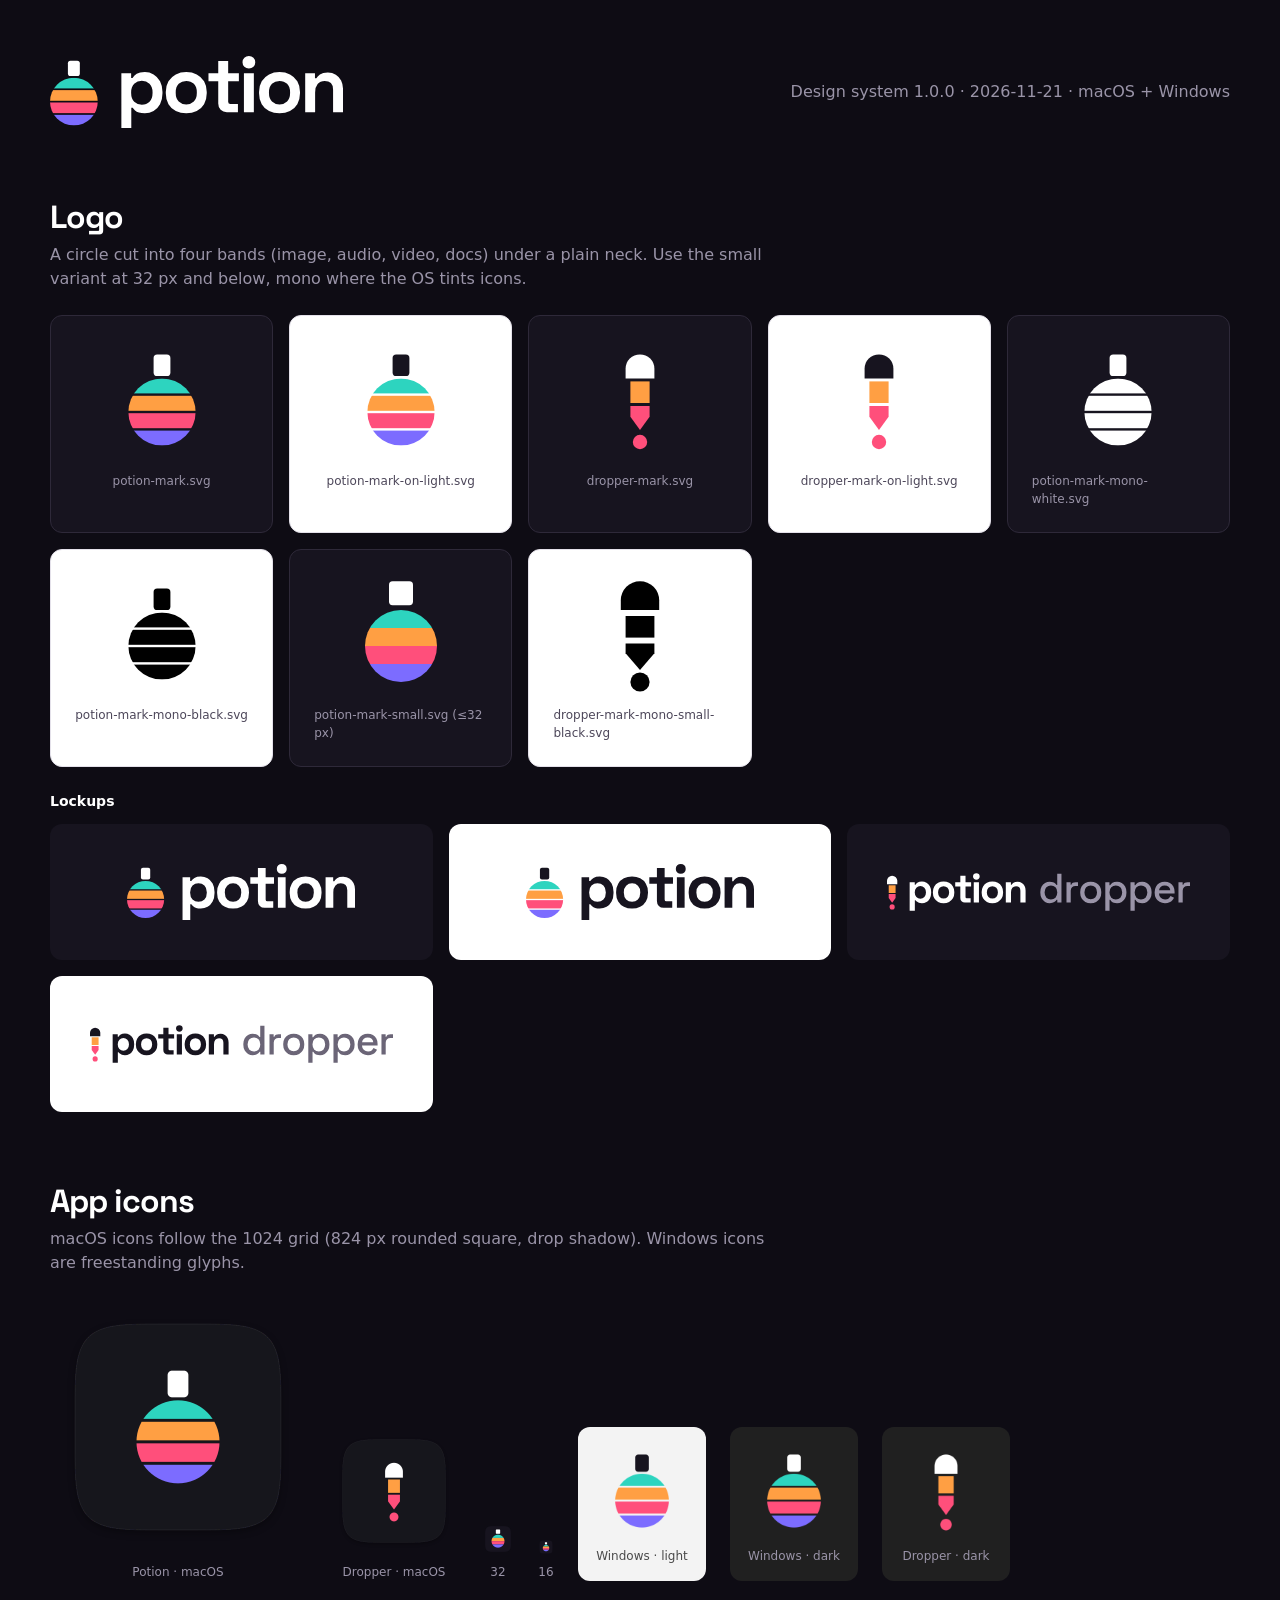
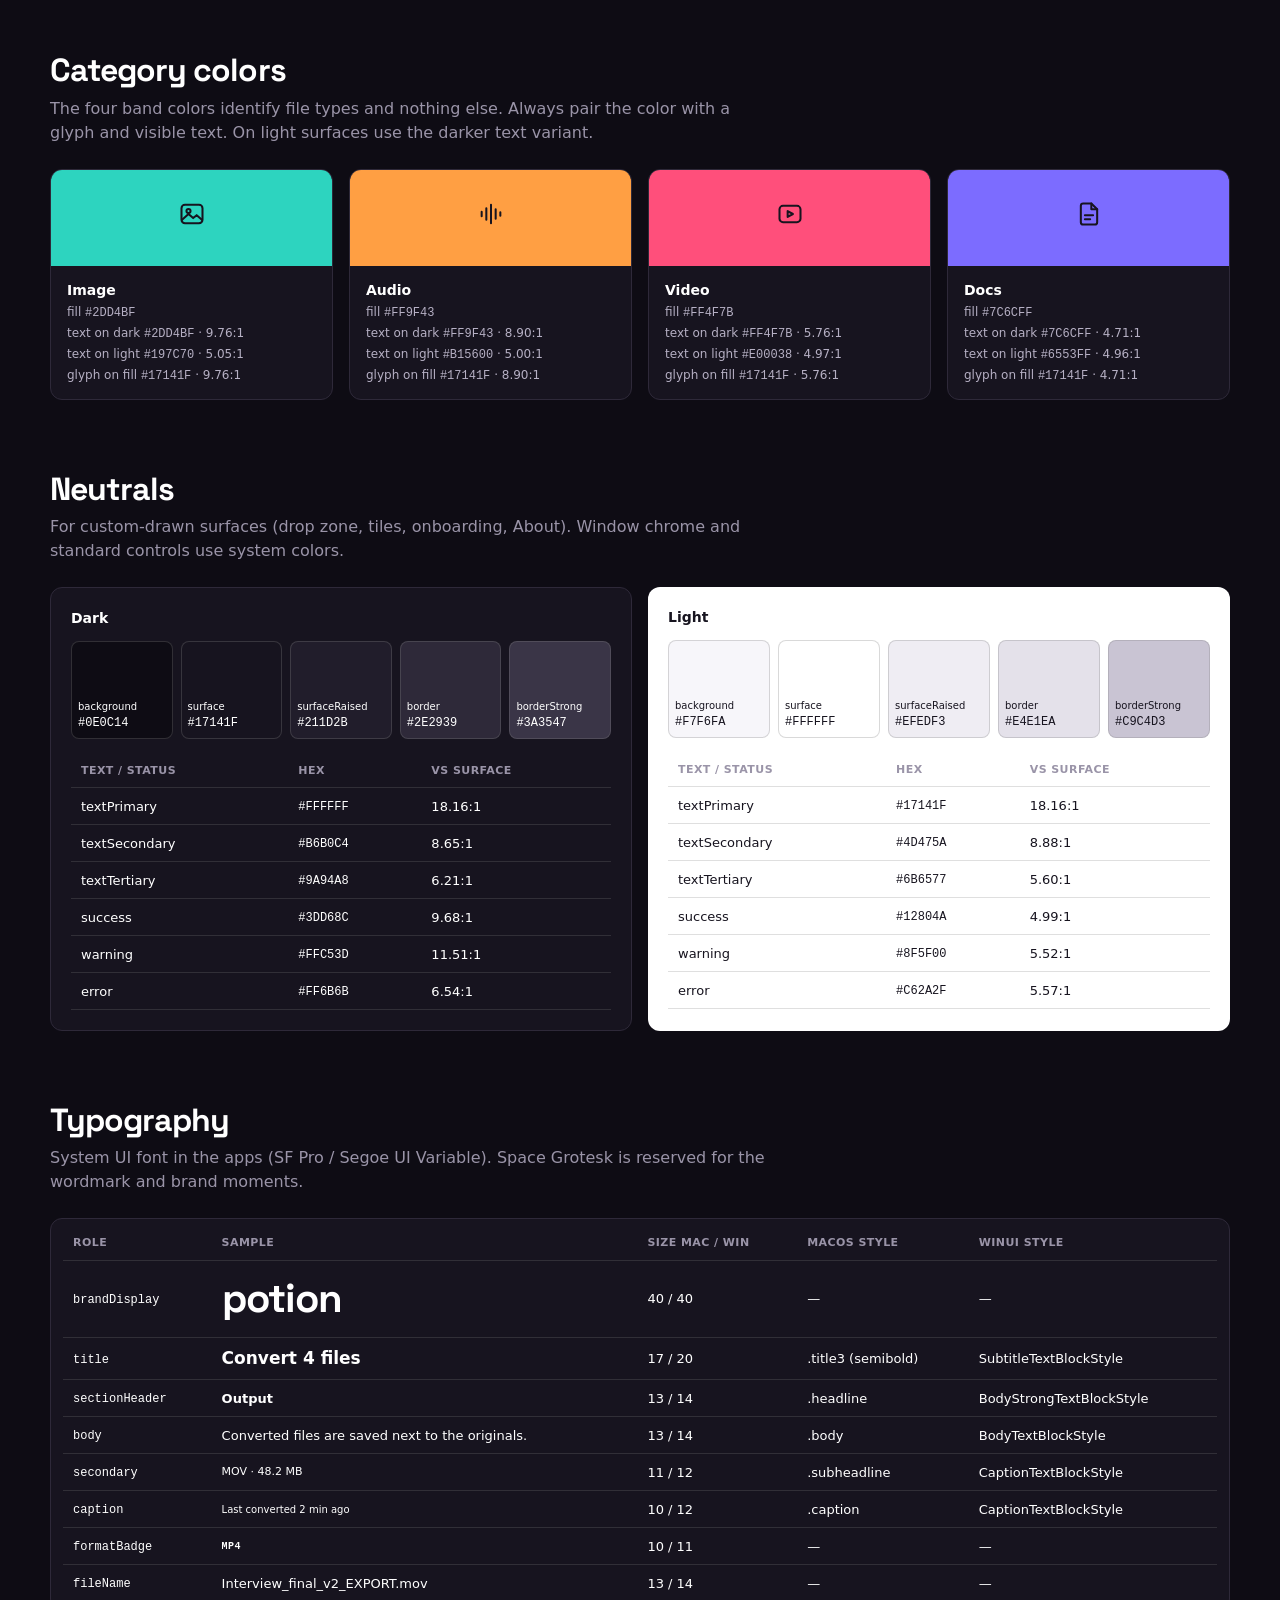
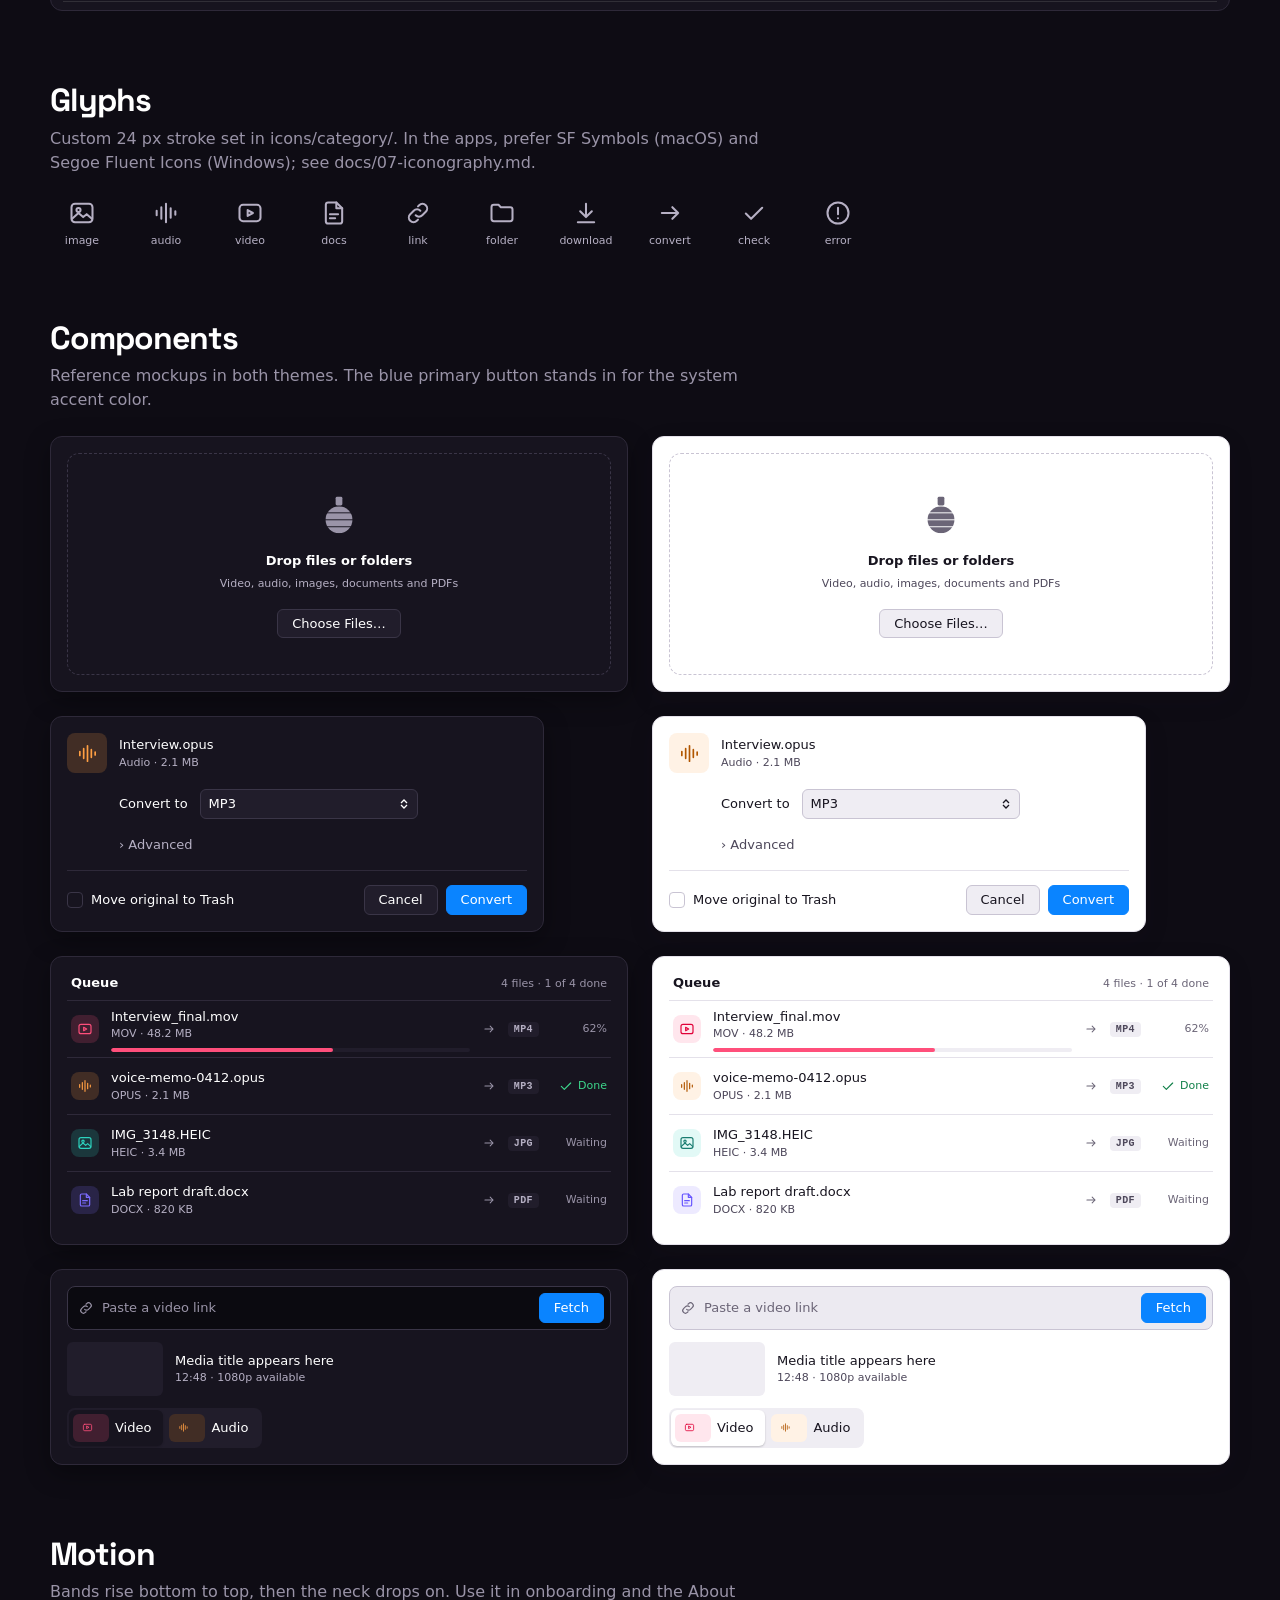
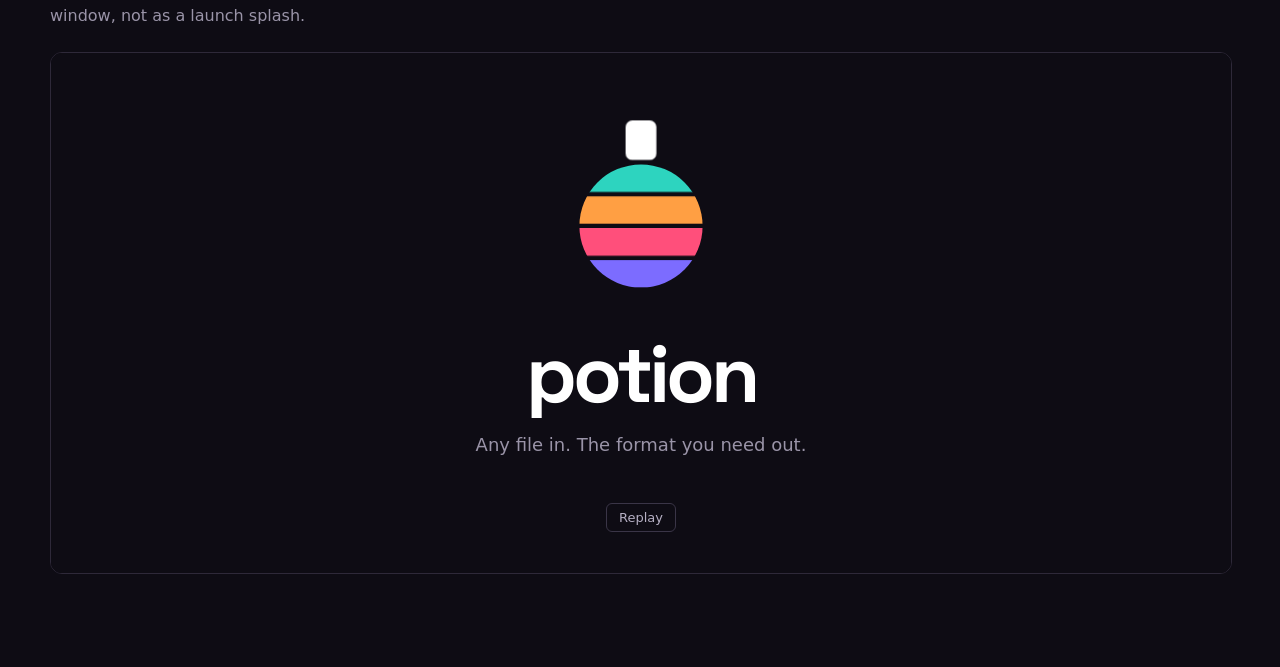
==== design-system/preview/index.html @ b4e4df1d "chore: scaffold monorepo and Potion macOS app - Move the Potion design system to /design-system (unc" ====
<!doctype html>
<html lang="en">
<head>
<meta charset="utf-8">
<meta name="viewport" content="width=device-width,initial-scale=1">
<title>Potion Design System 1.0.0</title>
<link rel="stylesheet" href="../tokens/tokens.css">
<style>
body{margin:0;background:#0E0C14;color:#fff;font-family:var(--potion-font-ui);line-height:1.5}
.wrap{max-width:1180px;margin:0 auto;padding:56px 32px 96px}
header{display:flex;align-items:center;justify-content:space-between;gap:24px;flex-wrap:wrap;margin-bottom:56px}
header img{height:72px}
header p{margin:0;color:#9A94A8}
h2{font:700 32px/1.1 var(--potion-font-brand);letter-spacing:-0.03em;margin:72px 0 8px}
h2+p{color:#9A94A8;margin:0 0 24px;max-width:720px}
h3{font-size:14px;margin:0 0 12px}
code{font-family:var(--potion-font-mono);font-size:12px}
.grid{display:grid;grid-template-columns:repeat(auto-fill,minmax(220px,1fr));gap:16px}
.card-l{border-radius:12px;padding:24px;display:flex;flex-direction:column;align-items:center;gap:12px;font-size:12px;color:#9A94A8;border:1px solid #2E2939}
.card-l.d{background:#17141F} .card-l.l{background:#fff;color:#4D475A;border-color:#E4E1EA}
.card-l img{height:120px}
.lockups{display:grid;grid-template-columns:repeat(auto-fit,minmax(320px,1fr));gap:16px}
.lockups div{border-radius:12px;padding:40px;display:flex;align-items:center;justify-content:center}
.lockups img{height:56px;max-width:100%}
.cats{display:grid;grid-template-columns:repeat(auto-fit,minmax(250px,1fr));gap:16px}
.cat{background:#17141F;border:1px solid #2E2939;border-radius:12px;overflow:hidden}
.cat .sw{height:96px;display:flex;align-items:center;justify-content:center}
.cat .meta{padding:14px 16px;display:flex;flex-direction:column;gap:2px;font-size:12px;color:#B6B0C4}
.cat .meta strong{color:#fff;font-size:14px}
.neutrals{display:grid;grid-template-columns:repeat(auto-fit,minmax(420px,1fr));gap:16px}
.neutral{border-radius:12px;padding:20px} .neutral.dark{background:#17141F;border:1px solid #2E2939} .neutral.light{background:#fff;color:#17141F}
.nrow{display:flex;gap:8px;margin-bottom:16px}
.nsw{flex:1;height:84px;border-radius:8px;display:flex;align-items:flex-end;padding:6px;font-size:10px;border:1px solid rgba(128,128,128,.3)}
.neutral.dark .nsw span{color:#fff} .neutral.light .nsw span{color:#17141F}
table{width:100%;border-collapse:collapse;font-size:13px} th,td{text-align:left;padding:8px 10px;border-bottom:1px solid rgba(128,128,128,.25);vertical-align:middle}
th{font-size:11px;text-transform:uppercase;letter-spacing:.04em;color:#9A94A8}
.typetable{background:#17141F;border:1px solid #2E2939;border-radius:12px;padding:8px 12px}
.comps{display:grid;grid-template-columns:repeat(auto-fit,minmax(460px,1fr));gap:24px}
.win{background:var(--potion-surface);color:var(--potion-textPrimary);border:1px solid var(--potion-border);border-radius:12px;padding:16px;box-shadow:var(--potion-shadow-popover)}
.tile{display:inline-flex;align-items:center;justify-content:center;border-radius:8px;flex-shrink:0}
.fname{font-weight:500;font-size:13px;white-space:nowrap;overflow:hidden;text-overflow:ellipsis}
.fmeta{font-size:11px;color:var(--potion-textSecondary)}
.qhead{display:flex;justify-content:space-between;align-items:baseline;font-size:13px;padding:0 4px 8px;border-bottom:1px solid var(--potion-border)}
.qhead span{font-size:11px;color:var(--potion-textTertiary)}
.qrow{display:flex;align-items:center;gap:12px;height:56px;padding:0 4px;border-bottom:1px solid var(--potion-border)}
.qrow:last-child{border-bottom:0}
.qmain{flex:1;min-width:0}
.bar{height:4px;border-radius:2px;background:var(--potion-surfaceRaised);margin-top:5px;overflow:hidden} .bar i{display:block;height:100%;border-radius:2px}
.arrow{color:var(--potion-textTertiary);display:inline-flex}
.badge{font:600 10px var(--potion-font-mono);letter-spacing:.04em;padding:2px 6px;border-radius:4px;background:var(--potion-surfaceRaised);color:var(--potion-textSecondary)}
.st{font-size:11px;color:var(--potion-textTertiary);width:56px;text-align:right}
.ok{font-size:11px;color:var(--potion-success);display:inline-flex;align-items:center;gap:4px;width:56px;justify-content:flex-end}
.sheet{max-width:460px;display:flex;flex-direction:column;gap:16px}
.srow{display:flex;gap:12px;align-items:center}
.field{display:flex;align-items:center;gap:12px;font-size:13px;padding-left:52px}
.popup{display:inline-flex;align-items:center;justify-content:space-between;gap:8px;min-width:200px;padding:4px 8px;border-radius:6px;background:var(--potion-surfaceRaised);border:1px solid var(--potion-borderStrong);font-size:13px}
.disclosure{font-size:13px;color:var(--potion-textSecondary);padding-left:52px}
.sfoot{display:flex;justify-content:space-between;align-items:center;border-top:1px solid var(--potion-border);padding-top:14px;font-size:13px}
.chk{display:flex;align-items:center;gap:8px} .box{width:14px;height:14px;border-radius:4px;border:1px solid var(--potion-borderStrong)}
.btns{display:flex;gap:8px}
.btn{display:inline-block;font-size:13px;padding:4px 14px;border-radius:6px;background:var(--potion-surfaceRaised);border:1px solid var(--potion-borderStrong)}
.btn.primary{background:#0A84FF;border-color:#0A84FF;color:#fff}
.dz{display:flex} .dzin{flex:1;min-height:220px;border:1.5px dashed var(--potion-borderStrong);border-radius:12px;display:flex;flex-direction:column;align-items:center;justify-content:center;gap:6px;font-size:13px}
.dzmark{color:var(--potion-textTertiary);width:48px;height:48px;margin-bottom:6px} .dzmark svg{width:48px;height:48px}
.dzin .btn{margin-top:10px}
.dr{display:flex;flex-direction:column;gap:12px}
.url{display:flex;align-items:center;gap:8px;padding:6px 6px 6px 10px;border-radius:8px;border:1px solid var(--potion-borderStrong);background:var(--potion-surfaceSunken)}
.url .ic{color:var(--potion-textTertiary);display:inline-flex} .url .ph{flex:1;font-size:13px;color:var(--potion-textTertiary)}
.card{display:flex;gap:12px;align-items:center} .thumb{width:96px;height:54px;border-radius:6px;background:var(--potion-surfaceRaised)}
.seg{display:inline-flex;padding:2px;border-radius:8px;background:var(--potion-surfaceRaised);gap:2px;align-self:flex-start}
.seg span{display:inline-flex;align-items:center;gap:6px;font-size:13px;padding:4px 12px 4px 4px;border-radius:6px} .seg .on{background:var(--potion-surface);box-shadow:0 1px 2px rgba(0,0,0,.2)}
.icons{display:flex;gap:24px;align-items:flex-end;flex-wrap:wrap} .icons figure{margin:0;text-align:center;font-size:12px;color:#9A94A8}
.icons img{display:block;margin:0 auto 8px}
.glyphs{display:flex;gap:20px;flex-wrap:wrap;color:#B6B0C4;font-size:11px} .glyphs div{display:flex;flex-direction:column;align-items:center;gap:6px;width:64px}
iframe{width:100%;height:520px;border:1px solid #2E2939;border-radius:12px}
</style>
</head>
<body>
<div class="wrap">
<header><img src="../logos/svg/potion-lockup-on-dark.svg" alt="Potion"><p>Design system 1.0.0 · 2026-11-21 · macOS + Windows</p></header>

<h2>Logo</h2>
<p>A circle cut into four bands (image, audio, video, docs) under a plain neck. Use the small variant at 32 px and below, mono where the OS tints icons.</p>
<div class="grid">
<div class="card-l d"><img src="../logos/svg/potion-mark.svg" alt="">potion-mark.svg</div>
<div class="card-l l"><img src="../logos/svg/potion-mark-on-light.svg" alt="">potion-mark-on-light.svg</div>
<div class="card-l d"><img src="../logos/svg/dropper-mark.svg" alt="">dropper-mark.svg</div>
<div class="card-l l"><img src="../logos/svg/dropper-mark-on-light.svg" alt="">dropper-mark-on-light.svg</div>
<div class="card-l d"><img src="../logos/svg/potion-mark-mono-white.svg" alt="">potion-mark-mono-white.svg</div>
<div class="card-l l"><img src="../logos/svg/potion-mark-mono-black.svg" alt="">potion-mark-mono-black.svg</div>
<div class="card-l d"><img src="../logos/svg/potion-mark-small.svg" alt="">potion-mark-small.svg (≤32 px)</div>
<div class="card-l l"><img src="../logos/svg/dropper-mark-mono-small-black.svg" alt="">dropper-mark-mono-small-black.svg</div>
</div>
<h3 style="margin-top:24px">Lockups</h3>
<div class="lockups">
<div style="background:#17141F"><img src="../logos/svg/potion-lockup-on-dark.svg" alt="Potion"></div>
<div style="background:#fff"><img src="../logos/svg/potion-lockup-on-light.svg" alt="Potion"></div>
<div style="background:#17141F"><img src="../logos/svg/dropper-lockup-on-dark.svg" alt="Potion Dropper"></div>
<div style="background:#fff"><img src="../logos/svg/dropper-lockup-on-light.svg" alt="Potion Dropper"></div>
</div>

<h2>App icons</h2>
<p>macOS icons follow the 1024 grid (824 px rounded square, drop shadow). Windows icons are freestanding glyphs.</p>
<div class="icons">
<figure><img src="../macos/Potion/Assets.xcassets/AppIcon.appiconset/icon_256x256.png" width="256" height="256" alt="">Potion · macOS</figure>
<figure><img src="../macos/PotionDropper/Assets.xcassets/AppIcon.appiconset/icon_128x128@2x.png" width="128" height="128" alt="">Dropper · macOS</figure>
<figure><img src="../macos/Potion/Assets.xcassets/AppIcon.appiconset/icon_32x32.png" width="32" height="32" alt="">32</figure>
<figure><img src="../macos/Potion/Assets.xcassets/AppIcon.appiconset/icon_16x16.png" width="16" height="16" alt="">16</figure>
<figure style="background:#F3F3F3;padding:16px;border-radius:12px;color:#4A4A4A"><img src="../windows/Potion/Assets/Square44x44Logo.targetsize-256_altform-lightunplated.png" width="96" height="96" alt="">Windows · light</figure>
<figure style="background:#202020;padding:16px;border-radius:12px"><img src="../windows/Potion/Assets/Square44x44Logo.targetsize-256_altform-unplated.png" width="96" height="96" alt="">Windows · dark</figure>
<figure style="background:#202020;padding:16px;border-radius:12px"><img src="../windows/PotionDropper/Assets/Square44x44Logo.targetsize-256_altform-unplated.png" width="96" height="96" alt="">Dropper · dark</figure>
</div>

<h2>Category colors</h2>
<p>The four band colors identify file types and nothing else. Always pair the color with a glyph and visible text. On light surfaces use the darker text variant.</p>
<div class="cats"><div class="cat">
  <div class="sw" style="background:#2DD4BF"><span style="color:#17141F"><svg xmlns="http://www.w3.org/2000/svg" viewBox="0 0 24 24" width="28" height="28" fill="none" stroke="#17141F" stroke-width="1.75" stroke-linecap="round" stroke-linejoin="round" aria-hidden="true"><rect x="3" y="4" width="18" height="16" rx="3"/><circle cx="9" cy="9.5" r="1.75"/><path d="M3.5 17 9 12l4 3.5 3-2.5 4.5 4"/></svg></span></div>
  <div class="meta"><strong>Image</strong>
  <span>fill <code>#2DD4BF</code></span>
  <span>text on dark <code>#2DD4BF</code> · 9.76:1</span>
  <span>text on light <code>#197C70</code> · 5.05:1</span>
  <span>glyph on fill <code>#17141F</code> · 9.76:1</span></div>
</div><div class="cat">
  <div class="sw" style="background:#FF9F43"><span style="color:#17141F"><svg xmlns="http://www.w3.org/2000/svg" viewBox="0 0 24 24" width="28" height="28" fill="none" stroke="#17141F" stroke-width="1.75" stroke-linecap="round" stroke-linejoin="round" aria-hidden="true"><path d="M4 10v4M8 7v10M12 4v16M16 8v8M20 10.5v3"/></svg></span></div>
  <div class="meta"><strong>Audio</strong>
  <span>fill <code>#FF9F43</code></span>
  <span>text on dark <code>#FF9F43</code> · 8.90:1</span>
  <span>text on light <code>#B15600</code> · 5.00:1</span>
  <span>glyph on fill <code>#17141F</code> · 8.90:1</span></div>
</div><div class="cat">
  <div class="sw" style="background:#FF4F7B"><span style="color:#17141F"><svg xmlns="http://www.w3.org/2000/svg" viewBox="0 0 24 24" width="28" height="28" fill="none" stroke="#17141F" stroke-width="1.75" stroke-linecap="round" stroke-linejoin="round" aria-hidden="true"><rect x="3" y="5" width="18" height="14" rx="3"/><path d="M10 9.5v5l4.5-2.5z"/></svg></span></div>
  <div class="meta"><strong>Video</strong>
  <span>fill <code>#FF4F7B</code></span>
  <span>text on dark <code>#FF4F7B</code> · 5.76:1</span>
  <span>text on light <code>#E00038</code> · 4.97:1</span>
  <span>glyph on fill <code>#17141F</code> · 5.76:1</span></div>
</div><div class="cat">
  <div class="sw" style="background:#7C6CFF"><span style="color:#17141F"><svg xmlns="http://www.w3.org/2000/svg" viewBox="0 0 24 24" width="28" height="28" fill="none" stroke="#17141F" stroke-width="1.75" stroke-linecap="round" stroke-linejoin="round" aria-hidden="true"><path d="M7 3h7l5 5v11a2 2 0 0 1-2 2H7a2 2 0 0 1-2-2V5a2 2 0 0 1 2-2z"/><path d="M14 3v5h5M8.5 13h7M8.5 16.5H13"/></svg></span></div>
  <div class="meta"><strong>Docs</strong>
  <span>fill <code>#7C6CFF</code></span>
  <span>text on dark <code>#7C6CFF</code> · 4.71:1</span>
  <span>text on light <code>#6553FF</code> · 4.96:1</span>
  <span>glyph on fill <code>#17141F</code> · 4.71:1</span></div>
</div></div>

<h2>Neutrals</h2>
<p>For custom-drawn surfaces (drop zone, tiles, onboarding, About). Window chrome and standard controls use system colors.</p>
<div class="neutrals"><div class="neutral dark"><h3>Dark</h3><div class="nrow"><div class="nsw" style="background:#0E0C14"><span>background<br><code>#0E0C14</code></span></div><div class="nsw" style="background:#17141F"><span>surface<br><code>#17141F</code></span></div><div class="nsw" style="background:#211D2B"><span>surfaceRaised<br><code>#211D2B</code></span></div><div class="nsw" style="background:#2E2939"><span>border<br><code>#2E2939</code></span></div><div class="nsw" style="background:#3A3547"><span>borderStrong<br><code>#3A3547</code></span></div></div><table><tr><th>Text / status</th><th>Hex</th><th>vs surface</th></tr><tr><td>textPrimary</td><td><code>#FFFFFF</code></td><td>18.16:1</td></tr><tr><td>textSecondary</td><td><code>#B6B0C4</code></td><td>8.65:1</td></tr><tr><td>textTertiary</td><td><code>#9A94A8</code></td><td>6.21:1</td></tr><tr><td>success</td><td><code>#3DD68C</code></td><td>9.68:1</td></tr><tr><td>warning</td><td><code>#FFC53D</code></td><td>11.51:1</td></tr><tr><td>error</td><td><code>#FF6B6B</code></td><td>6.54:1</td></tr></table></div><div class="neutral light"><h3>Light</h3><div class="nrow"><div class="nsw" style="background:#F7F6FA"><span>background<br><code>#F7F6FA</code></span></div><div class="nsw" style="background:#FFFFFF"><span>surface<br><code>#FFFFFF</code></span></div><div class="nsw" style="background:#EFEDF3"><span>surfaceRaised<br><code>#EFEDF3</code></span></div><div class="nsw" style="background:#E4E1EA"><span>border<br><code>#E4E1EA</code></span></div><div class="nsw" style="background:#C9C4D3"><span>borderStrong<br><code>#C9C4D3</code></span></div></div><table><tr><th>Text / status</th><th>Hex</th><th>vs surface</th></tr><tr><td>textPrimary</td><td><code>#17141F</code></td><td>18.16:1</td></tr><tr><td>textSecondary</td><td><code>#4D475A</code></td><td>8.88:1</td></tr><tr><td>textTertiary</td><td><code>#6B6577</code></td><td>5.60:1</td></tr><tr><td>success</td><td><code>#12804A</code></td><td>4.99:1</td></tr><tr><td>warning</td><td><code>#8F5F00</code></td><td>5.52:1</td></tr><tr><td>error</td><td><code>#C62A2F</code></td><td>5.57:1</td></tr></table></div></div>

<h2>Typography</h2>
<p>System UI font in the apps (SF Pro / Segoe UI Variable). Space Grotesk is reserved for the wordmark and brand moments.</p>
<div class="typetable"><table><tr><th>Role</th><th>Sample</th><th>Size mac / win</th><th>macOS style</th><th>WinUI style</th></tr><tr><td><code>brandDisplay</code></td><td style="font-family:var(--potion-font-brand);font-weight:700;font-size:40px;letter-spacing:-0.03em;">potion</td><td>40 / 40</td><td>—</td><td>—</td></tr><tr><td><code>title</code></td><td style="font-family:var(--potion-font-ui);font-weight:600;font-size:17px;">Convert 4 files</td><td>17 / 20</td><td>.title3 (semibold)</td><td>SubtitleTextBlockStyle</td></tr><tr><td><code>sectionHeader</code></td><td style="font-family:var(--potion-font-ui);font-weight:600;font-size:13px;">Output</td><td>13 / 14</td><td>.headline</td><td>BodyStrongTextBlockStyle</td></tr><tr><td><code>body</code></td><td style="font-family:var(--potion-font-ui);font-weight:400;font-size:13px;">Converted files are saved next to the originals.</td><td>13 / 14</td><td>.body</td><td>BodyTextBlockStyle</td></tr><tr><td><code>secondary</code></td><td style="font-family:var(--potion-font-ui);font-weight:400;font-size:11px;">MOV · 48.2 MB</td><td>11 / 12</td><td>.subheadline</td><td>CaptionTextBlockStyle</td></tr><tr><td><code>caption</code></td><td style="font-family:var(--potion-font-ui);font-weight:400;font-size:10px;">Last converted 2 min ago</td><td>10 / 12</td><td>.caption</td><td>CaptionTextBlockStyle</td></tr><tr><td><code>formatBadge</code></td><td style="font-family:var(--potion-font-mono);font-weight:600;font-size:10px;letter-spacing:0.04em;text-transform:uppercase;">MP4</td><td>10 / 11</td><td>—</td><td>—</td></tr><tr><td><code>fileName</code></td><td style="font-family:var(--potion-font-ui);font-weight:500;font-size:13px;">Interview_final_v2_EXPORT.mov</td><td>13 / 14</td><td>—</td><td>—</td></tr></table></div>

<h2>Glyphs</h2>
<p>Custom 24 px stroke set in icons/category/. In the apps, prefer SF Symbols (macOS) and Segoe Fluent Icons (Windows); see docs/07-iconography.md.</p>
<div class="glyphs"><div><svg xmlns="http://www.w3.org/2000/svg" viewBox="0 0 24 24" width="28" height="28" fill="none" stroke="currentColor" stroke-width="1.75" stroke-linecap="round" stroke-linejoin="round" aria-hidden="true"><rect x="3" y="4" width="18" height="16" rx="3"/><circle cx="9" cy="9.5" r="1.75"/><path d="M3.5 17 9 12l4 3.5 3-2.5 4.5 4"/></svg><span>image</span></div><div><svg xmlns="http://www.w3.org/2000/svg" viewBox="0 0 24 24" width="28" height="28" fill="none" stroke="currentColor" stroke-width="1.75" stroke-linecap="round" stroke-linejoin="round" aria-hidden="true"><path d="M4 10v4M8 7v10M12 4v16M16 8v8M20 10.5v3"/></svg><span>audio</span></div><div><svg xmlns="http://www.w3.org/2000/svg" viewBox="0 0 24 24" width="28" height="28" fill="none" stroke="currentColor" stroke-width="1.75" stroke-linecap="round" stroke-linejoin="round" aria-hidden="true"><rect x="3" y="5" width="18" height="14" rx="3"/><path d="M10 9.5v5l4.5-2.5z"/></svg><span>video</span></div><div><svg xmlns="http://www.w3.org/2000/svg" viewBox="0 0 24 24" width="28" height="28" fill="none" stroke="currentColor" stroke-width="1.75" stroke-linecap="round" stroke-linejoin="round" aria-hidden="true"><path d="M7 3h7l5 5v11a2 2 0 0 1-2 2H7a2 2 0 0 1-2-2V5a2 2 0 0 1 2-2z"/><path d="M14 3v5h5M8.5 13h7M8.5 16.5H13"/></svg><span>docs</span></div><div><svg xmlns="http://www.w3.org/2000/svg" viewBox="0 0 24 24" width="28" height="28" fill="none" stroke="currentColor" stroke-width="1.75" stroke-linecap="round" stroke-linejoin="round" aria-hidden="true"><path d="M10 14a4 4 0 0 0 5.66 0l3-3a4 4 0 0 0-5.66-5.66l-1 1"/><path d="M14 10a4 4 0 0 0-5.66 0l-3 3a4 4 0 0 0 5.66 5.66l1-1"/></svg><span>link</span></div><div><svg xmlns="http://www.w3.org/2000/svg" viewBox="0 0 24 24" width="28" height="28" fill="none" stroke="currentColor" stroke-width="1.75" stroke-linecap="round" stroke-linejoin="round" aria-hidden="true"><path d="M3 7a2 2 0 0 1 2-2h4l2 2h8a2 2 0 0 1 2 2v8a2 2 0 0 1-2 2H5a2 2 0 0 1-2-2z"/></svg><span>folder</span></div><div><svg xmlns="http://www.w3.org/2000/svg" viewBox="0 0 24 24" width="28" height="28" fill="none" stroke="currentColor" stroke-width="1.75" stroke-linecap="round" stroke-linejoin="round" aria-hidden="true"><path d="M12 4v11M7 10.5l5 5 5-5M5 20h14"/></svg><span>download</span></div><div><svg xmlns="http://www.w3.org/2000/svg" viewBox="0 0 24 24" width="28" height="28" fill="none" stroke="currentColor" stroke-width="1.75" stroke-linecap="round" stroke-linejoin="round" aria-hidden="true"><path d="M5 12h14M14 7l5 5-5 5"/></svg><span>convert</span></div><div><svg xmlns="http://www.w3.org/2000/svg" viewBox="0 0 24 24" width="28" height="28" fill="none" stroke="currentColor" stroke-width="1.75" stroke-linecap="round" stroke-linejoin="round" aria-hidden="true"><path d="M5 12.5l4.5 4.5L19 7.5"/></svg><span>check</span></div><div><svg xmlns="http://www.w3.org/2000/svg" viewBox="0 0 24 24" width="28" height="28" fill="none" stroke="currentColor" stroke-width="1.75" stroke-linecap="round" stroke-linejoin="round" aria-hidden="true"><circle cx="12" cy="12" r="9"/><path d="M12 7.5v5.5M12 16.5v.01"/></svg><span>error</span></div></div>

<h2>Components</h2>
<p>Reference mockups in both themes. The blue primary button stands in for the system accent color.</p>
<div class="comps">
<div class="win dz" data-theme="dark"><div class="dzin">
  <span class="dzmark"><svg viewBox="0 0 100 100" aria-hidden="true"><defs><clipPath id="dzm"><circle cx="50" cy="60" r="28"/></clipPath></defs><rect x="43" y="12" width="14" height="18" rx="3" fill="currentColor"/><g clip-path="url(#dzm)"><rect x="20" y="32" width="60" height="12.5" fill="currentColor"/><rect x="20" y="46.5" width="60" height="12.5" fill="currentColor"/><rect x="20" y="61" width="60" height="12.5" fill="currentColor"/><rect x="20" y="75.5" width="60" height="12.5" fill="currentColor"/></g></svg></span>
  <strong>Drop files or folders</strong><span class="fmeta">Video, audio, images, documents and PDFs</span>
  <span class="btn">Choose Files…</span></div></div><div class="win dz" data-theme="light"><div class="dzin">
  <span class="dzmark"><svg viewBox="0 0 100 100" aria-hidden="true"><defs><clipPath id="dzm"><circle cx="50" cy="60" r="28"/></clipPath></defs><rect x="43" y="12" width="14" height="18" rx="3" fill="currentColor"/><g clip-path="url(#dzm)"><rect x="20" y="32" width="60" height="12.5" fill="currentColor"/><rect x="20" y="46.5" width="60" height="12.5" fill="currentColor"/><rect x="20" y="61" width="60" height="12.5" fill="currentColor"/><rect x="20" y="75.5" width="60" height="12.5" fill="currentColor"/></g></svg></span>
  <strong>Drop files or folders</strong><span class="fmeta">Video, audio, images, documents and PDFs</span>
  <span class="btn">Choose Files…</span></div></div>
<div class="win sheet" data-theme="dark">
  <div class="srow"><span class="tile" style="width:40px;height:40px;background:var(--potion-audio-tint);color:var(--potion-audio-text)"><svg xmlns="http://www.w3.org/2000/svg" viewBox="0 0 24 24" width="23" height="23" fill="none" stroke="currentColor" stroke-width="1.75" stroke-linecap="round" stroke-linejoin="round" aria-hidden="true"><path d="M4 10v4M8 7v10M12 4v16M16 8v8M20 10.5v3"/></svg></span><div><div class="fname">Interview.opus</div><div class="fmeta">Audio · 2.1 MB</div></div></div>
  <label class="field"><span>Convert to</span><span class="popup">MP3 <svg width="10" height="10" viewBox="0 0 10 10" aria-hidden="true"><path d="M2 4l3-3 3 3M2 6l3 3 3-3" fill="none" stroke="currentColor" stroke-width="1.3"/></svg></span></label>
  <div class="disclosure">› Advanced</div>
  <div class="sfoot"><label class="chk"><span class="box"></span> Move original to Trash</label><span class="btns"><span class="btn">Cancel</span><span class="btn primary">Convert</span></span></div>
</div><div class="win sheet" data-theme="light">
  <div class="srow"><span class="tile" style="width:40px;height:40px;background:var(--potion-audio-tint);color:var(--potion-audio-text)"><svg xmlns="http://www.w3.org/2000/svg" viewBox="0 0 24 24" width="23" height="23" fill="none" stroke="currentColor" stroke-width="1.75" stroke-linecap="round" stroke-linejoin="round" aria-hidden="true"><path d="M4 10v4M8 7v10M12 4v16M16 8v8M20 10.5v3"/></svg></span><div><div class="fname">Interview.opus</div><div class="fmeta">Audio · 2.1 MB</div></div></div>
  <label class="field"><span>Convert to</span><span class="popup">MP3 <svg width="10" height="10" viewBox="0 0 10 10" aria-hidden="true"><path d="M2 4l3-3 3 3M2 6l3 3 3-3" fill="none" stroke="currentColor" stroke-width="1.3"/></svg></span></label>
  <div class="disclosure">› Advanced</div>
  <div class="sfoot"><label class="chk"><span class="box"></span> Move original to Trash</label><span class="btns"><span class="btn">Cancel</span><span class="btn primary">Convert</span></span></div>
</div>
<div class="win" data-theme="dark"><div class="qhead"><strong>Queue</strong><span>4 files · 1 of 4 done</span></div><div class="qrow"><span class="tile" style="width:28px;height:28px;background:var(--potion-video-tint);color:var(--potion-video-text)"><svg xmlns="http://www.w3.org/2000/svg" viewBox="0 0 24 24" width="16" height="16" fill="none" stroke="currentColor" stroke-width="1.75" stroke-linecap="round" stroke-linejoin="round" aria-hidden="true"><rect x="3" y="5" width="18" height="14" rx="3"/><path d="M10 9.5v5l4.5-2.5z"/></svg></span><div class="qmain"><div class="fname">Interview_final.mov</div><div class="fmeta">MOV · 48.2 MB</div><div class="bar"><i style="width:62%;background:var(--potion-video-fill)"></i></div></div><span class="arrow"><svg xmlns="http://www.w3.org/2000/svg" viewBox="0 0 24 24" width="14" height="14" fill="none" stroke="currentColor" stroke-width="1.75" stroke-linecap="round" stroke-linejoin="round" aria-hidden="true"><path d="M5 12h14M14 7l5 5-5 5"/></svg></span><span class="badge">MP4</span><span class="st">62%</span></div><div class="qrow"><span class="tile" style="width:28px;height:28px;background:var(--potion-audio-tint);color:var(--potion-audio-text)"><svg xmlns="http://www.w3.org/2000/svg" viewBox="0 0 24 24" width="16" height="16" fill="none" stroke="currentColor" stroke-width="1.75" stroke-linecap="round" stroke-linejoin="round" aria-hidden="true"><path d="M4 10v4M8 7v10M12 4v16M16 8v8M20 10.5v3"/></svg></span><div class="qmain"><div class="fname">voice-memo-0412.opus</div><div class="fmeta">OPUS · 2.1 MB</div></div><span class="arrow"><svg xmlns="http://www.w3.org/2000/svg" viewBox="0 0 24 24" width="14" height="14" fill="none" stroke="currentColor" stroke-width="1.75" stroke-linecap="round" stroke-linejoin="round" aria-hidden="true"><path d="M5 12h14M14 7l5 5-5 5"/></svg></span><span class="badge">MP3</span><span class="ok"><svg xmlns="http://www.w3.org/2000/svg" viewBox="0 0 24 24" width="16" height="16" fill="none" stroke="currentColor" stroke-width="1.75" stroke-linecap="round" stroke-linejoin="round" aria-hidden="true"><path d="M5 12.5l4.5 4.5L19 7.5"/></svg> Done</span></div><div class="qrow"><span class="tile" style="width:28px;height:28px;background:var(--potion-image-tint);color:var(--potion-image-text)"><svg xmlns="http://www.w3.org/2000/svg" viewBox="0 0 24 24" width="16" height="16" fill="none" stroke="currentColor" stroke-width="1.75" stroke-linecap="round" stroke-linejoin="round" aria-hidden="true"><rect x="3" y="4" width="18" height="16" rx="3"/><circle cx="9" cy="9.5" r="1.75"/><path d="M3.5 17 9 12l4 3.5 3-2.5 4.5 4"/></svg></span><div class="qmain"><div class="fname">IMG_3148.HEIC</div><div class="fmeta">HEIC · 3.4 MB</div></div><span class="arrow"><svg xmlns="http://www.w3.org/2000/svg" viewBox="0 0 24 24" width="14" height="14" fill="none" stroke="currentColor" stroke-width="1.75" stroke-linecap="round" stroke-linejoin="round" aria-hidden="true"><path d="M5 12h14M14 7l5 5-5 5"/></svg></span><span class="badge">JPG</span><span class="st">Waiting</span></div><div class="qrow"><span class="tile" style="width:28px;height:28px;background:var(--potion-docs-tint);color:var(--potion-docs-text)"><svg xmlns="http://www.w3.org/2000/svg" viewBox="0 0 24 24" width="16" height="16" fill="none" stroke="currentColor" stroke-width="1.75" stroke-linecap="round" stroke-linejoin="round" aria-hidden="true"><path d="M7 3h7l5 5v11a2 2 0 0 1-2 2H7a2 2 0 0 1-2-2V5a2 2 0 0 1 2-2z"/><path d="M14 3v5h5M8.5 13h7M8.5 16.5H13"/></svg></span><div class="qmain"><div class="fname">Lab report draft.docx</div><div class="fmeta">DOCX · 820 KB</div></div><span class="arrow"><svg xmlns="http://www.w3.org/2000/svg" viewBox="0 0 24 24" width="14" height="14" fill="none" stroke="currentColor" stroke-width="1.75" stroke-linecap="round" stroke-linejoin="round" aria-hidden="true"><path d="M5 12h14M14 7l5 5-5 5"/></svg></span><span class="badge">PDF</span><span class="st">Waiting</span></div></div><div class="win" data-theme="light"><div class="qhead"><strong>Queue</strong><span>4 files · 1 of 4 done</span></div><div class="qrow"><span class="tile" style="width:28px;height:28px;background:var(--potion-video-tint);color:var(--potion-video-text)"><svg xmlns="http://www.w3.org/2000/svg" viewBox="0 0 24 24" width="16" height="16" fill="none" stroke="currentColor" stroke-width="1.75" stroke-linecap="round" stroke-linejoin="round" aria-hidden="true"><rect x="3" y="5" width="18" height="14" rx="3"/><path d="M10 9.5v5l4.5-2.5z"/></svg></span><div class="qmain"><div class="fname">Interview_final.mov</div><div class="fmeta">MOV · 48.2 MB</div><div class="bar"><i style="width:62%;background:var(--potion-video-fill)"></i></div></div><span class="arrow"><svg xmlns="http://www.w3.org/2000/svg" viewBox="0 0 24 24" width="14" height="14" fill="none" stroke="currentColor" stroke-width="1.75" stroke-linecap="round" stroke-linejoin="round" aria-hidden="true"><path d="M5 12h14M14 7l5 5-5 5"/></svg></span><span class="badge">MP4</span><span class="st">62%</span></div><div class="qrow"><span class="tile" style="width:28px;height:28px;background:var(--potion-audio-tint);color:var(--potion-audio-text)"><svg xmlns="http://www.w3.org/2000/svg" viewBox="0 0 24 24" width="16" height="16" fill="none" stroke="currentColor" stroke-width="1.75" stroke-linecap="round" stroke-linejoin="round" aria-hidden="true"><path d="M4 10v4M8 7v10M12 4v16M16 8v8M20 10.5v3"/></svg></span><div class="qmain"><div class="fname">voice-memo-0412.opus</div><div class="fmeta">OPUS · 2.1 MB</div></div><span class="arrow"><svg xmlns="http://www.w3.org/2000/svg" viewBox="0 0 24 24" width="14" height="14" fill="none" stroke="currentColor" stroke-width="1.75" stroke-linecap="round" stroke-linejoin="round" aria-hidden="true"><path d="M5 12h14M14 7l5 5-5 5"/></svg></span><span class="badge">MP3</span><span class="ok"><svg xmlns="http://www.w3.org/2000/svg" viewBox="0 0 24 24" width="16" height="16" fill="none" stroke="currentColor" stroke-width="1.75" stroke-linecap="round" stroke-linejoin="round" aria-hidden="true"><path d="M5 12.5l4.5 4.5L19 7.5"/></svg> Done</span></div><div class="qrow"><span class="tile" style="width:28px;height:28px;background:var(--potion-image-tint);color:var(--potion-image-text)"><svg xmlns="http://www.w3.org/2000/svg" viewBox="0 0 24 24" width="16" height="16" fill="none" stroke="currentColor" stroke-width="1.75" stroke-linecap="round" stroke-linejoin="round" aria-hidden="true"><rect x="3" y="4" width="18" height="16" rx="3"/><circle cx="9" cy="9.5" r="1.75"/><path d="M3.5 17 9 12l4 3.5 3-2.5 4.5 4"/></svg></span><div class="qmain"><div class="fname">IMG_3148.HEIC</div><div class="fmeta">HEIC · 3.4 MB</div></div><span class="arrow"><svg xmlns="http://www.w3.org/2000/svg" viewBox="0 0 24 24" width="14" height="14" fill="none" stroke="currentColor" stroke-width="1.75" stroke-linecap="round" stroke-linejoin="round" aria-hidden="true"><path d="M5 12h14M14 7l5 5-5 5"/></svg></span><span class="badge">JPG</span><span class="st">Waiting</span></div><div class="qrow"><span class="tile" style="width:28px;height:28px;background:var(--potion-docs-tint);color:var(--potion-docs-text)"><svg xmlns="http://www.w3.org/2000/svg" viewBox="0 0 24 24" width="16" height="16" fill="none" stroke="currentColor" stroke-width="1.75" stroke-linecap="round" stroke-linejoin="round" aria-hidden="true"><path d="M7 3h7l5 5v11a2 2 0 0 1-2 2H7a2 2 0 0 1-2-2V5a2 2 0 0 1 2-2z"/><path d="M14 3v5h5M8.5 13h7M8.5 16.5H13"/></svg></span><div class="qmain"><div class="fname">Lab report draft.docx</div><div class="fmeta">DOCX · 820 KB</div></div><span class="arrow"><svg xmlns="http://www.w3.org/2000/svg" viewBox="0 0 24 24" width="14" height="14" fill="none" stroke="currentColor" stroke-width="1.75" stroke-linecap="round" stroke-linejoin="round" aria-hidden="true"><path d="M5 12h14M14 7l5 5-5 5"/></svg></span><span class="badge">PDF</span><span class="st">Waiting</span></div></div>
<div class="win dr" data-theme="dark">
  <div class="url"><span class="ic"><svg xmlns="http://www.w3.org/2000/svg" viewBox="0 0 24 24" width="16" height="16" fill="none" stroke="currentColor" stroke-width="1.75" stroke-linecap="round" stroke-linejoin="round" aria-hidden="true"><path d="M10 14a4 4 0 0 0 5.66 0l3-3a4 4 0 0 0-5.66-5.66l-1 1"/><path d="M14 10a4 4 0 0 0-5.66 0l-3 3a4 4 0 0 0 5.66 5.66l1-1"/></svg></span><span class="ph">Paste a video link</span><span class="btn primary">Fetch</span></div>
  <div class="card"><div class="thumb"></div><div><div class="fname">Media title appears here</div><div class="fmeta">12:48 · 1080p available</div></div></div>
  <div class="seg"><span class="on"><span class="tile" style="width:20px;height:20px;background:var(--potion-video-tint);color:var(--potion-video-text)"><svg xmlns="http://www.w3.org/2000/svg" viewBox="0 0 24 24" width="11" height="11" fill="none" stroke="currentColor" stroke-width="1.75" stroke-linecap="round" stroke-linejoin="round" aria-hidden="true"><rect x="3" y="5" width="18" height="14" rx="3"/><path d="M10 9.5v5l4.5-2.5z"/></svg></span> Video</span><span><span class="tile" style="width:20px;height:20px;background:var(--potion-audio-tint);color:var(--potion-audio-text)"><svg xmlns="http://www.w3.org/2000/svg" viewBox="0 0 24 24" width="11" height="11" fill="none" stroke="currentColor" stroke-width="1.75" stroke-linecap="round" stroke-linejoin="round" aria-hidden="true"><path d="M4 10v4M8 7v10M12 4v16M16 8v8M20 10.5v3"/></svg></span> Audio</span></div>
</div><div class="win dr" data-theme="light">
  <div class="url"><span class="ic"><svg xmlns="http://www.w3.org/2000/svg" viewBox="0 0 24 24" width="16" height="16" fill="none" stroke="currentColor" stroke-width="1.75" stroke-linecap="round" stroke-linejoin="round" aria-hidden="true"><path d="M10 14a4 4 0 0 0 5.66 0l3-3a4 4 0 0 0-5.66-5.66l-1 1"/><path d="M14 10a4 4 0 0 0-5.66 0l-3 3a4 4 0 0 0 5.66 5.66l1-1"/></svg></span><span class="ph">Paste a video link</span><span class="btn primary">Fetch</span></div>
  <div class="card"><div class="thumb"></div><div><div class="fname">Media title appears here</div><div class="fmeta">12:48 · 1080p available</div></div></div>
  <div class="seg"><span class="on"><span class="tile" style="width:20px;height:20px;background:var(--potion-video-tint);color:var(--potion-video-text)"><svg xmlns="http://www.w3.org/2000/svg" viewBox="0 0 24 24" width="11" height="11" fill="none" stroke="currentColor" stroke-width="1.75" stroke-linecap="round" stroke-linejoin="round" aria-hidden="true"><rect x="3" y="5" width="18" height="14" rx="3"/><path d="M10 9.5v5l4.5-2.5z"/></svg></span> Video</span><span><span class="tile" style="width:20px;height:20px;background:var(--potion-audio-tint);color:var(--potion-audio-text)"><svg xmlns="http://www.w3.org/2000/svg" viewBox="0 0 24 24" width="11" height="11" fill="none" stroke="currentColor" stroke-width="1.75" stroke-linecap="round" stroke-linejoin="round" aria-hidden="true"><path d="M4 10v4M8 7v10M12 4v16M16 8v8M20 10.5v3"/></svg></span> Audio</span></div>
</div>
</div>

<h2>Motion</h2>
<p>Bands rise bottom to top, then the neck drops on. Use it in onboarding and the About window, not as a launch splash.</p>
<iframe src="../splash/splash.html" title="Splash animation"></iframe>
</div>
</body>
</html>
---- design-system/tokens/tokens.css ----
/* Generated by tools/build.py from tokens/tokens.json. Do not edit by hand. */
@font-face{font-family:'Space Grotesk';font-weight:500;font-display:swap;src:url('../fonts/SpaceGrotesk-Medium.woff2') format('woff2');}
@font-face{font-family:'Space Grotesk';font-weight:700;font-display:swap;src:url('../fonts/SpaceGrotesk-Bold.woff2') format('woff2');}

:root{
  --potion-image-fill: #2DD4BF;
  --potion-image-on-fill: #17141F;
  --potion-audio-fill: #FF9F43;
  --potion-audio-on-fill: #17141F;
  --potion-video-fill: #FF4F7B;
  --potion-video-on-fill: #17141F;
  --potion-docs-fill: #7C6CFF;
  --potion-docs-on-fill: #17141F;
  --potion-ink: #17141F;
  --potion-space-0: 0px;
  --potion-space-0_5: 2px;
  --potion-space-1: 4px;
  --potion-space-2: 8px;
  --potion-space-3: 12px;
  --potion-space-4: 16px;
  --potion-space-5: 20px;
  --potion-space-6: 24px;
  --potion-space-8: 32px;
  --potion-space-10: 40px;
  --potion-space-12: 48px;
  --potion-space-16: 64px;
  --potion-radius-xs: 4px;
  --potion-radius-md: 8px;
  --potion-radius-lg: 12px;
  --potion-radius-xl: 16px;
  --potion-radius-full: 999px;
  --potion-radius-sm: 6px;
  --potion-duration-instant: 0ms;
  --potion-duration-fast: 120ms;
  --potion-duration-base: 200ms;
  --potion-duration-slow: 320ms;
  --potion-duration-splashOnce: 1300ms;
  --potion-ease-standard: cubic-bezier(0.2, 0.8, 0.2, 1.0);
  --potion-ease-emphasized: cubic-bezier(0.3, 1.3, 0.5, 1.0);
  --potion-ease-exit: cubic-bezier(0.4, 0.0, 1.0, 1.0);
  --potion-font-ui: -apple-system, BlinkMacSystemFont, 'Segoe UI Variable Text', 'Segoe UI', system-ui, sans-serif;
  --potion-font-mono: ui-monospace, 'SF Mono', 'Cascadia Mono', Consolas, monospace;
  --potion-font-brand: 'Space Grotesk', var(--potion-font-ui);
  color-scheme: light dark;
  --potion-background: #F7F6FA;
  --potion-surface: #FFFFFF;
  --potion-surfaceRaised: #EFEDF3;
  --potion-surfaceSunken: #ECEAF1;
  --potion-border: #E4E1EA;
  --potion-borderStrong: #C9C4D3;
  --potion-textPrimary: #17141F;
  --potion-textSecondary: #4D475A;
  --potion-textTertiary: #6B6577;
  --potion-textDisabled: #A8A3B3;
  --potion-success: #12804A;
  --potion-warning: #8F5F00;
  --potion-error: #C62A2F;
  --potion-scrim: #17141F66;
  --potion-accent: #17141F;
  --potion-image-text: #197C70;
  --potion-image-tint: #E2F9F6;
  --potion-audio-text: #B15600;
  --potion-audio-tint: #FFF2E5;
  --potion-video-text: #E00038;
  --potion-video-tint: #FFE6ED;
  --potion-docs-text: #6553FF;
  --potion-docs-tint: #EDEAFF;
  --potion-neck: #17141F;
  --potion-shadow-popover: 0px 8px 24px 0px #17141F1F;
}
@media (prefers-color-scheme: dark){:root:not([data-theme="light"]){
  --potion-background: #0E0C14;
  --potion-surface: #17141F;
  --potion-surfaceRaised: #211D2B;
  --potion-surfaceSunken: #0B0A10;
  --potion-border: #2E2939;
  --potion-borderStrong: #3A3547;
  --potion-textPrimary: #FFFFFF;
  --potion-textSecondary: #B6B0C4;
  --potion-textTertiary: #9A94A8;
  --potion-textDisabled: #5E5869;
  --potion-success: #3DD68C;
  --potion-warning: #FFC53D;
  --potion-error: #FF6B6B;
  --potion-scrim: #000000B3;
  --potion-accent: #FFFFFF;
  --potion-image-text: #2DD4BF;
  --potion-image-tint: #1B373C;
  --potion-audio-text: #FF9F43;
  --potion-audio-tint: #412D25;
  --potion-video-text: #FF4F7B;
  --potion-video-tint: #411F30;
  --potion-docs-text: #7C6CFF;
  --potion-docs-tint: #292447;
  --potion-neck: #FFFFFF;
  --potion-shadow-popover: 0px 8px 24px 0px #00000059;
}}
[data-theme="dark"]{
  --potion-background: #0E0C14;
  --potion-surface: #17141F;
  --potion-surfaceRaised: #211D2B;
  --potion-surfaceSunken: #0B0A10;
  --potion-border: #2E2939;
  --potion-borderStrong: #3A3547;
  --potion-textPrimary: #FFFFFF;
  --potion-textSecondary: #B6B0C4;
  --potion-textTertiary: #9A94A8;
  --potion-textDisabled: #5E5869;
  --potion-success: #3DD68C;
  --potion-warning: #FFC53D;
  --potion-error: #FF6B6B;
  --potion-scrim: #000000B3;
  --potion-accent: #FFFFFF;
  --potion-image-text: #2DD4BF;
  --potion-image-tint: #1B373C;
  --potion-audio-text: #FF9F43;
  --potion-audio-tint: #412D25;
  --potion-video-text: #FF4F7B;
  --potion-video-tint: #411F30;
  --potion-docs-text: #7C6CFF;
  --potion-docs-tint: #292447;
  --potion-neck: #FFFFFF;
  --potion-shadow-popover: 0px 8px 24px 0px #00000059;
}
[data-theme="light"]{
  --potion-background: #F7F6FA;
  --potion-surface: #FFFFFF;
  --potion-surfaceRaised: #EFEDF3;
  --potion-surfaceSunken: #ECEAF1;
  --potion-border: #E4E1EA;
  --potion-borderStrong: #C9C4D3;
  --potion-textPrimary: #17141F;
  --potion-textSecondary: #4D475A;
  --potion-textTertiary: #6B6577;
  --potion-textDisabled: #A8A3B3;
  --potion-success: #12804A;
  --potion-warning: #8F5F00;
  --potion-error: #C62A2F;
  --potion-scrim: #17141F66;
  --potion-accent: #17141F;
  --potion-image-text: #197C70;
  --potion-image-tint: #E2F9F6;
  --potion-audio-text: #B15600;
  --potion-audio-tint: #FFF2E5;
  --potion-video-text: #E00038;
  --potion-video-tint: #FFE6ED;
  --potion-docs-text: #6553FF;
  --potion-docs-tint: #EDEAFF;
  --potion-neck: #17141F;
  --potion-shadow-popover: 0px 8px 24px 0px #17141F1F;
}
@media (prefers-reduced-motion: reduce){:root{--potion-duration-fast:0ms;--potion-duration-base:0ms;--potion-duration-slow:0ms;}}
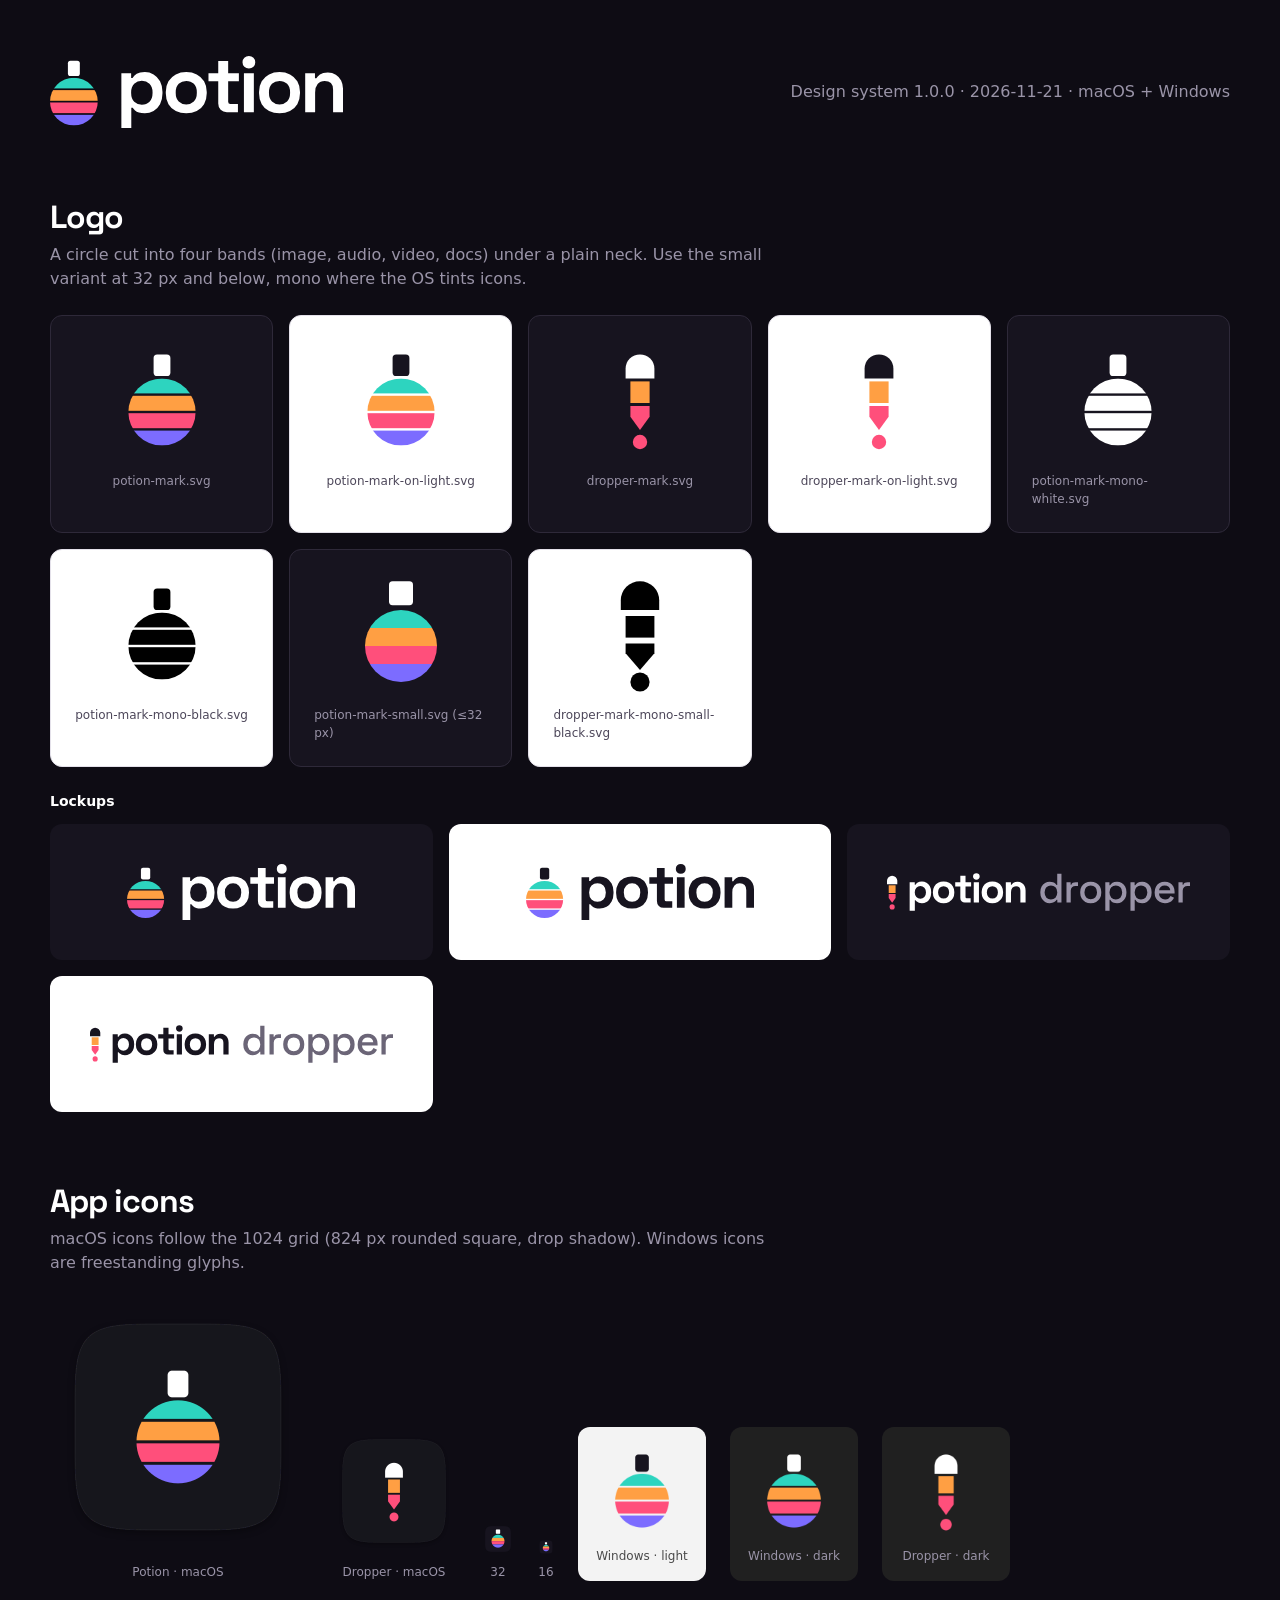
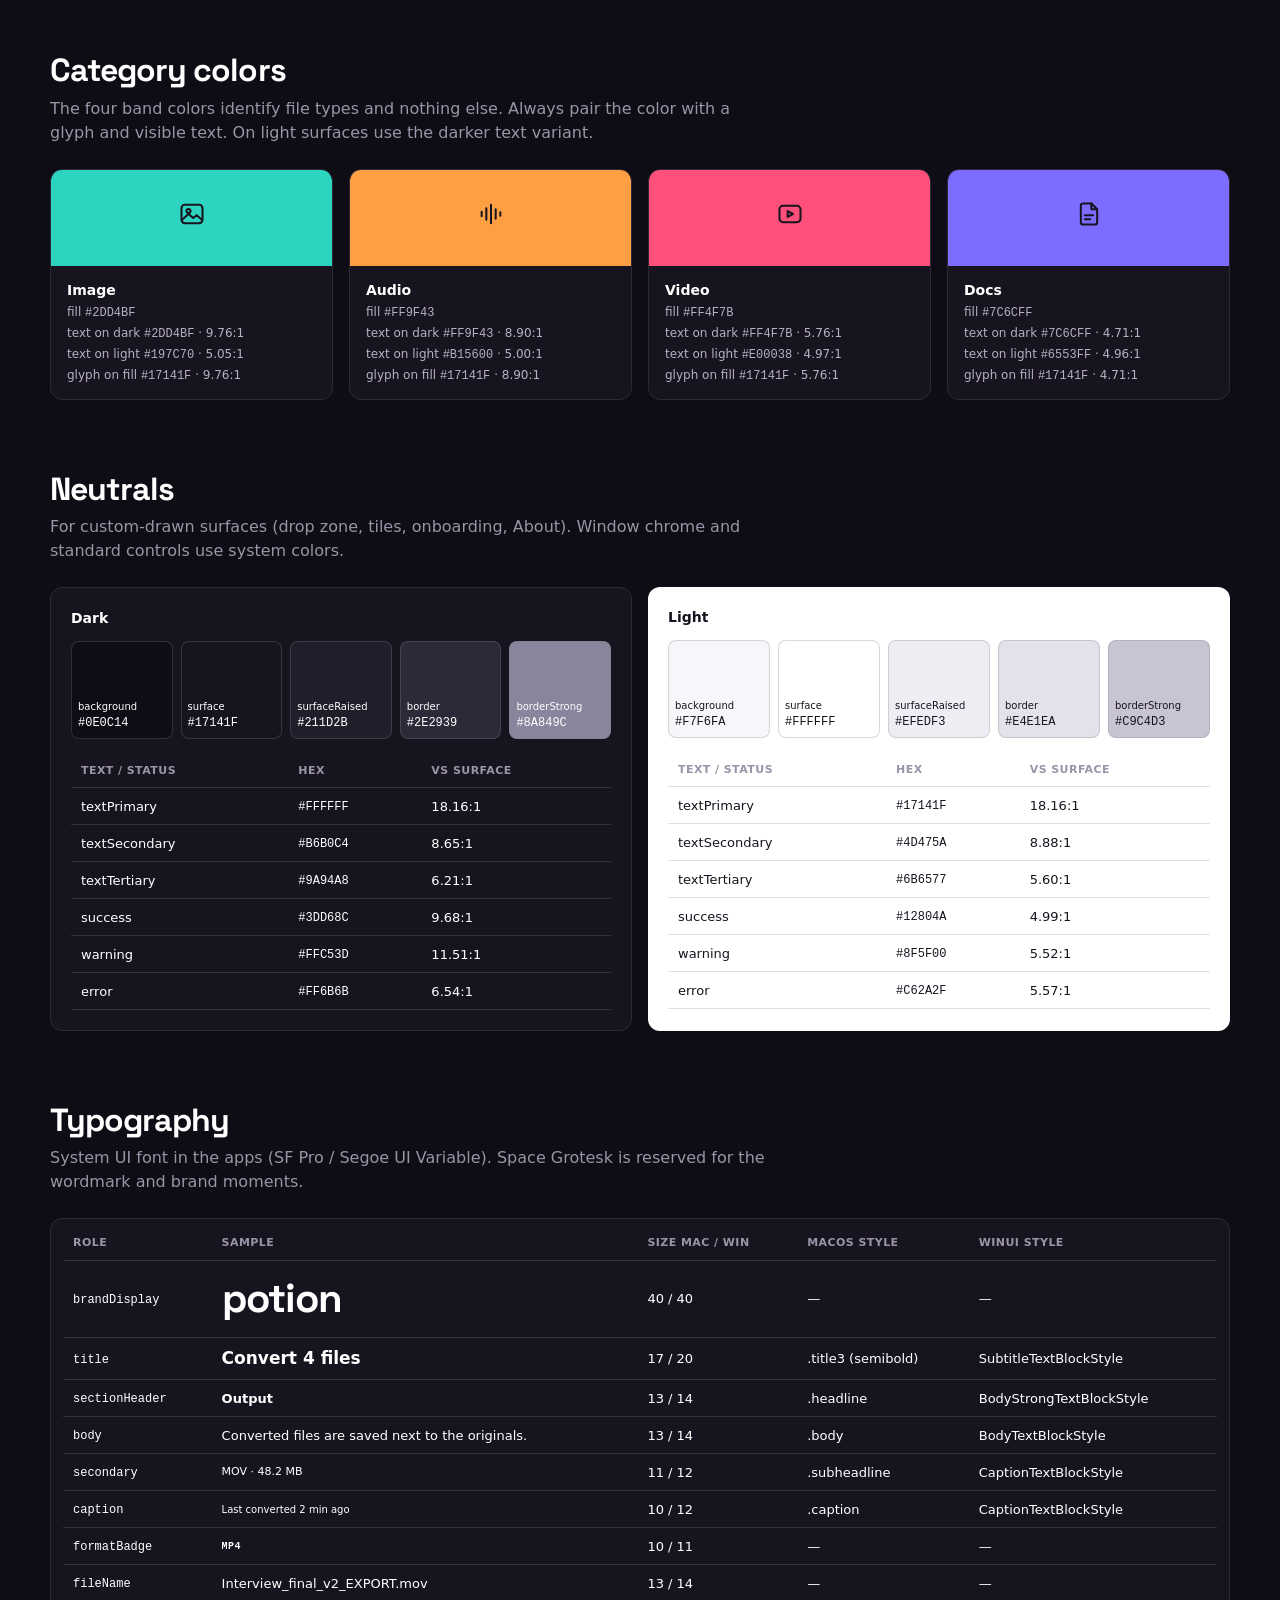
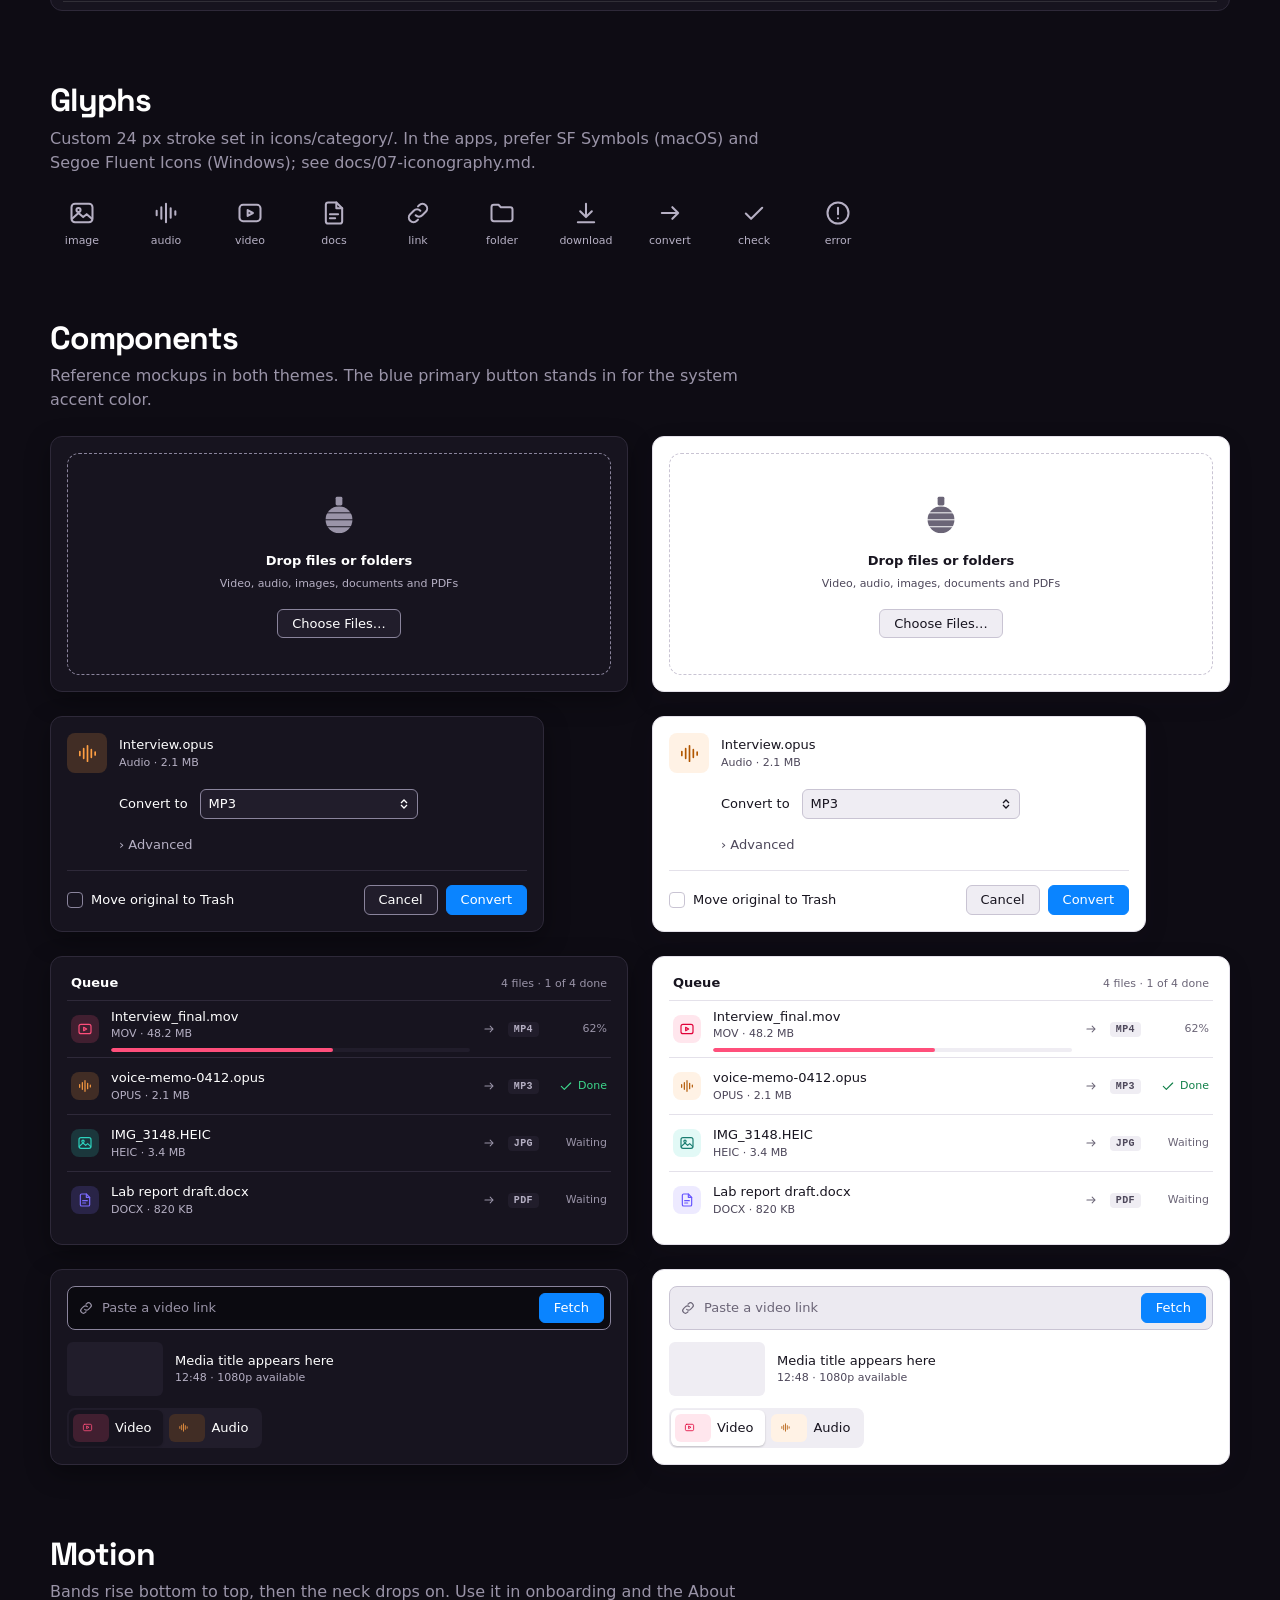
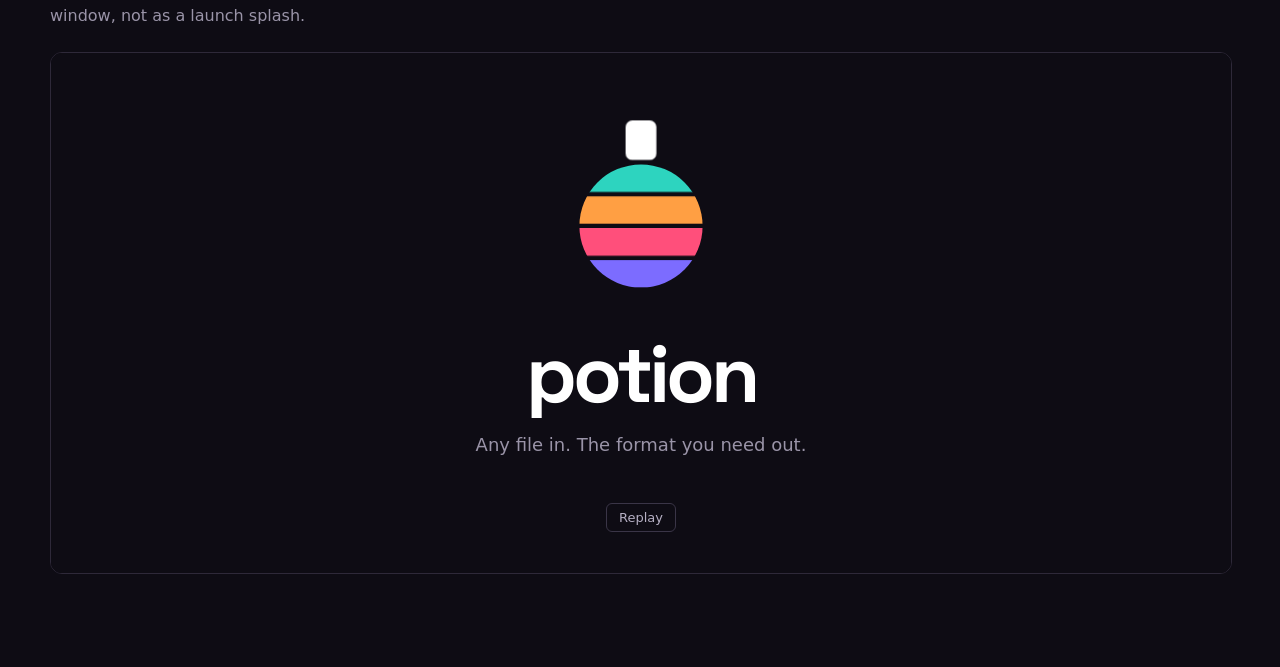
==== commit 5757b683: "feat(potion-macos): add the drop zone and file queue The window accepts dropped files and folders (w" ====
--- a/design-system/preview/index.html
+++ b/design-system/preview/index.html
@@ -145,7 +145,7 @@
 
 <h2>Neutrals</h2>
 <p>For custom-drawn surfaces (drop zone, tiles, onboarding, About). Window chrome and standard controls use system colors.</p>
-<div class="neutrals"><div class="neutral dark"><h3>Dark</h3><div class="nrow"><div class="nsw" style="background:#0E0C14"><span>background<br><code>#0E0C14</code></span></div><div class="nsw" style="background:#17141F"><span>surface<br><code>#17141F</code></span></div><div class="nsw" style="background:#211D2B"><span>surfaceRaised<br><code>#211D2B</code></span></div><div class="nsw" style="background:#2E2939"><span>border<br><code>#2E2939</code></span></div><div class="nsw" style="background:#3A3547"><span>borderStrong<br><code>#3A3547</code></span></div></div><table><tr><th>Text / status</th><th>Hex</th><th>vs surface</th></tr><tr><td>textPrimary</td><td><code>#FFFFFF</code></td><td>18.16:1</td></tr><tr><td>textSecondary</td><td><code>#B6B0C4</code></td><td>8.65:1</td></tr><tr><td>textTertiary</td><td><code>#9A94A8</code></td><td>6.21:1</td></tr><tr><td>success</td><td><code>#3DD68C</code></td><td>9.68:1</td></tr><tr><td>warning</td><td><code>#FFC53D</code></td><td>11.51:1</td></tr><tr><td>error</td><td><code>#FF6B6B</code></td><td>6.54:1</td></tr></table></div><div class="neutral light"><h3>Light</h3><div class="nrow"><div class="nsw" style="background:#F7F6FA"><span>background<br><code>#F7F6FA</code></span></div><div class="nsw" style="background:#FFFFFF"><span>surface<br><code>#FFFFFF</code></span></div><div class="nsw" style="background:#EFEDF3"><span>surfaceRaised<br><code>#EFEDF3</code></span></div><div class="nsw" style="background:#E4E1EA"><span>border<br><code>#E4E1EA</code></span></div><div class="nsw" style="background:#C9C4D3"><span>borderStrong<br><code>#C9C4D3</code></span></div></div><table><tr><th>Text / status</th><th>Hex</th><th>vs surface</th></tr><tr><td>textPrimary</td><td><code>#17141F</code></td><td>18.16:1</td></tr><tr><td>textSecondary</td><td><code>#4D475A</code></td><td>8.88:1</td></tr><tr><td>textTertiary</td><td><code>#6B6577</code></td><td>5.60:1</td></tr><tr><td>success</td><td><code>#12804A</code></td><td>4.99:1</td></tr><tr><td>warning</td><td><code>#8F5F00</code></td><td>5.52:1</td></tr><tr><td>error</td><td><code>#C62A2F</code></td><td>5.57:1</td></tr></table></div></div>
+<div class="neutrals"><div class="neutral dark"><h3>Dark</h3><div class="nrow"><div class="nsw" style="background:#0E0C14"><span>background<br><code>#0E0C14</code></span></div><div class="nsw" style="background:#17141F"><span>surface<br><code>#17141F</code></span></div><div class="nsw" style="background:#211D2B"><span>surfaceRaised<br><code>#211D2B</code></span></div><div class="nsw" style="background:#2E2939"><span>border<br><code>#2E2939</code></span></div><div class="nsw" style="background:#8A849C"><span>borderStrong<br><code>#8A849C</code></span></div></div><table><tr><th>Text / status</th><th>Hex</th><th>vs surface</th></tr><tr><td>textPrimary</td><td><code>#FFFFFF</code></td><td>18.16:1</td></tr><tr><td>textSecondary</td><td><code>#B6B0C4</code></td><td>8.65:1</td></tr><tr><td>textTertiary</td><td><code>#9A94A8</code></td><td>6.21:1</td></tr><tr><td>success</td><td><code>#3DD68C</code></td><td>9.68:1</td></tr><tr><td>warning</td><td><code>#FFC53D</code></td><td>11.51:1</td></tr><tr><td>error</td><td><code>#FF6B6B</code></td><td>6.54:1</td></tr></table></div><div class="neutral light"><h3>Light</h3><div class="nrow"><div class="nsw" style="background:#F7F6FA"><span>background<br><code>#F7F6FA</code></span></div><div class="nsw" style="background:#FFFFFF"><span>surface<br><code>#FFFFFF</code></span></div><div class="nsw" style="background:#EFEDF3"><span>surfaceRaised<br><code>#EFEDF3</code></span></div><div class="nsw" style="background:#E4E1EA"><span>border<br><code>#E4E1EA</code></span></div><div class="nsw" style="background:#C9C4D3"><span>borderStrong<br><code>#C9C4D3</code></span></div></div><table><tr><th>Text / status</th><th>Hex</th><th>vs surface</th></tr><tr><td>textPrimary</td><td><code>#17141F</code></td><td>18.16:1</td></tr><tr><td>textSecondary</td><td><code>#4D475A</code></td><td>8.88:1</td></tr><tr><td>textTertiary</td><td><code>#6B6577</code></td><td>5.60:1</td></tr><tr><td>success</td><td><code>#12804A</code></td><td>4.99:1</td></tr><tr><td>warning</td><td><code>#8F5F00</code></td><td>5.52:1</td></tr><tr><td>error</td><td><code>#C62A2F</code></td><td>5.57:1</td></tr></table></div></div>
 
 <h2>Typography</h2>
 <p>System UI font in the apps (SF Pro / Segoe UI Variable). Space Grotesk is reserved for the wordmark and brand moments.</p>
--- a/design-system/tokens/tokens.css
+++ b/design-system/tokens/tokens.css
@@ -74,7 +74,7 @@
   --potion-surfaceRaised: #211D2B;
   --potion-surfaceSunken: #0B0A10;
   --potion-border: #2E2939;
-  --potion-borderStrong: #3A3547;
+  --potion-borderStrong: #8A849C;
   --potion-textPrimary: #FFFFFF;
   --potion-textSecondary: #B6B0C4;
   --potion-textTertiary: #9A94A8;
@@ -101,7 +101,7 @@
   --potion-surfaceRaised: #211D2B;
   --potion-surfaceSunken: #0B0A10;
   --potion-border: #2E2939;
-  --potion-borderStrong: #3A3547;
+  --potion-borderStrong: #8A849C;
   --potion-textPrimary: #FFFFFF;
   --potion-textSecondary: #B6B0C4;
   --potion-textTertiary: #9A94A8;
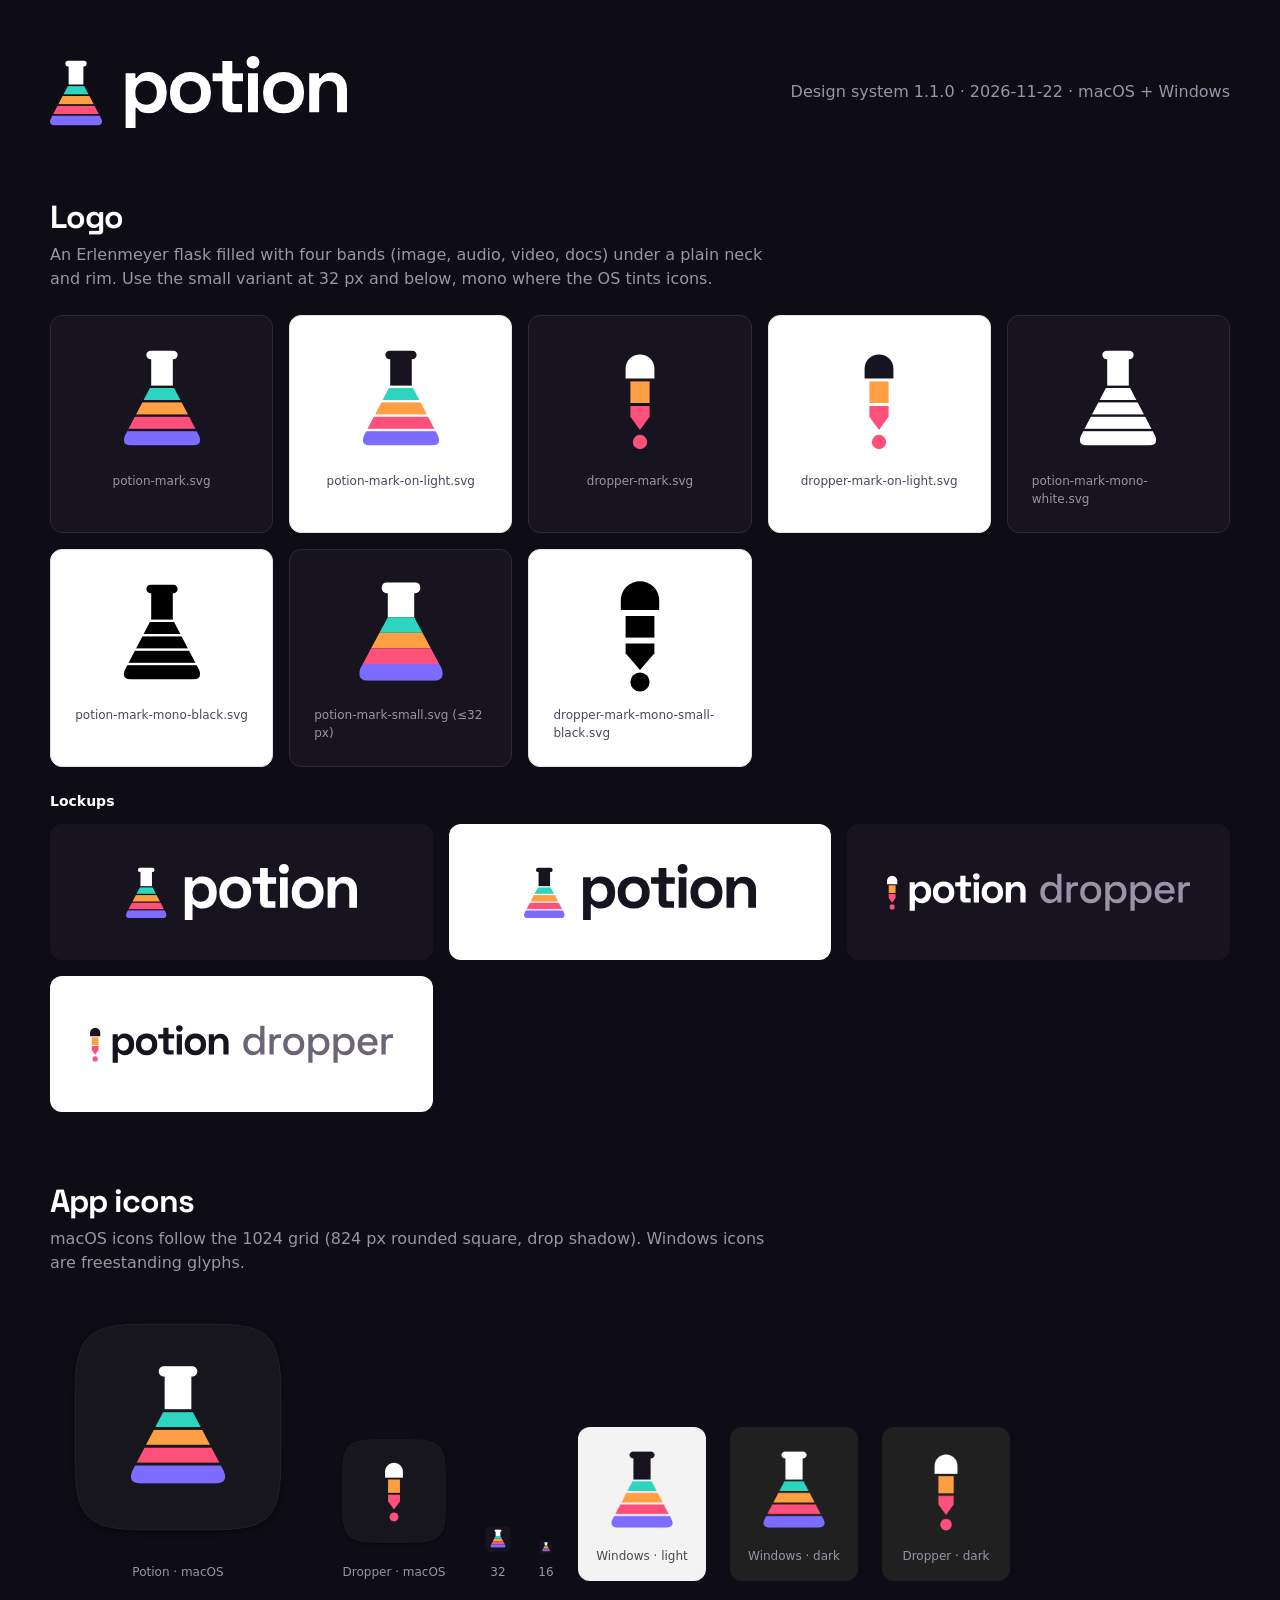
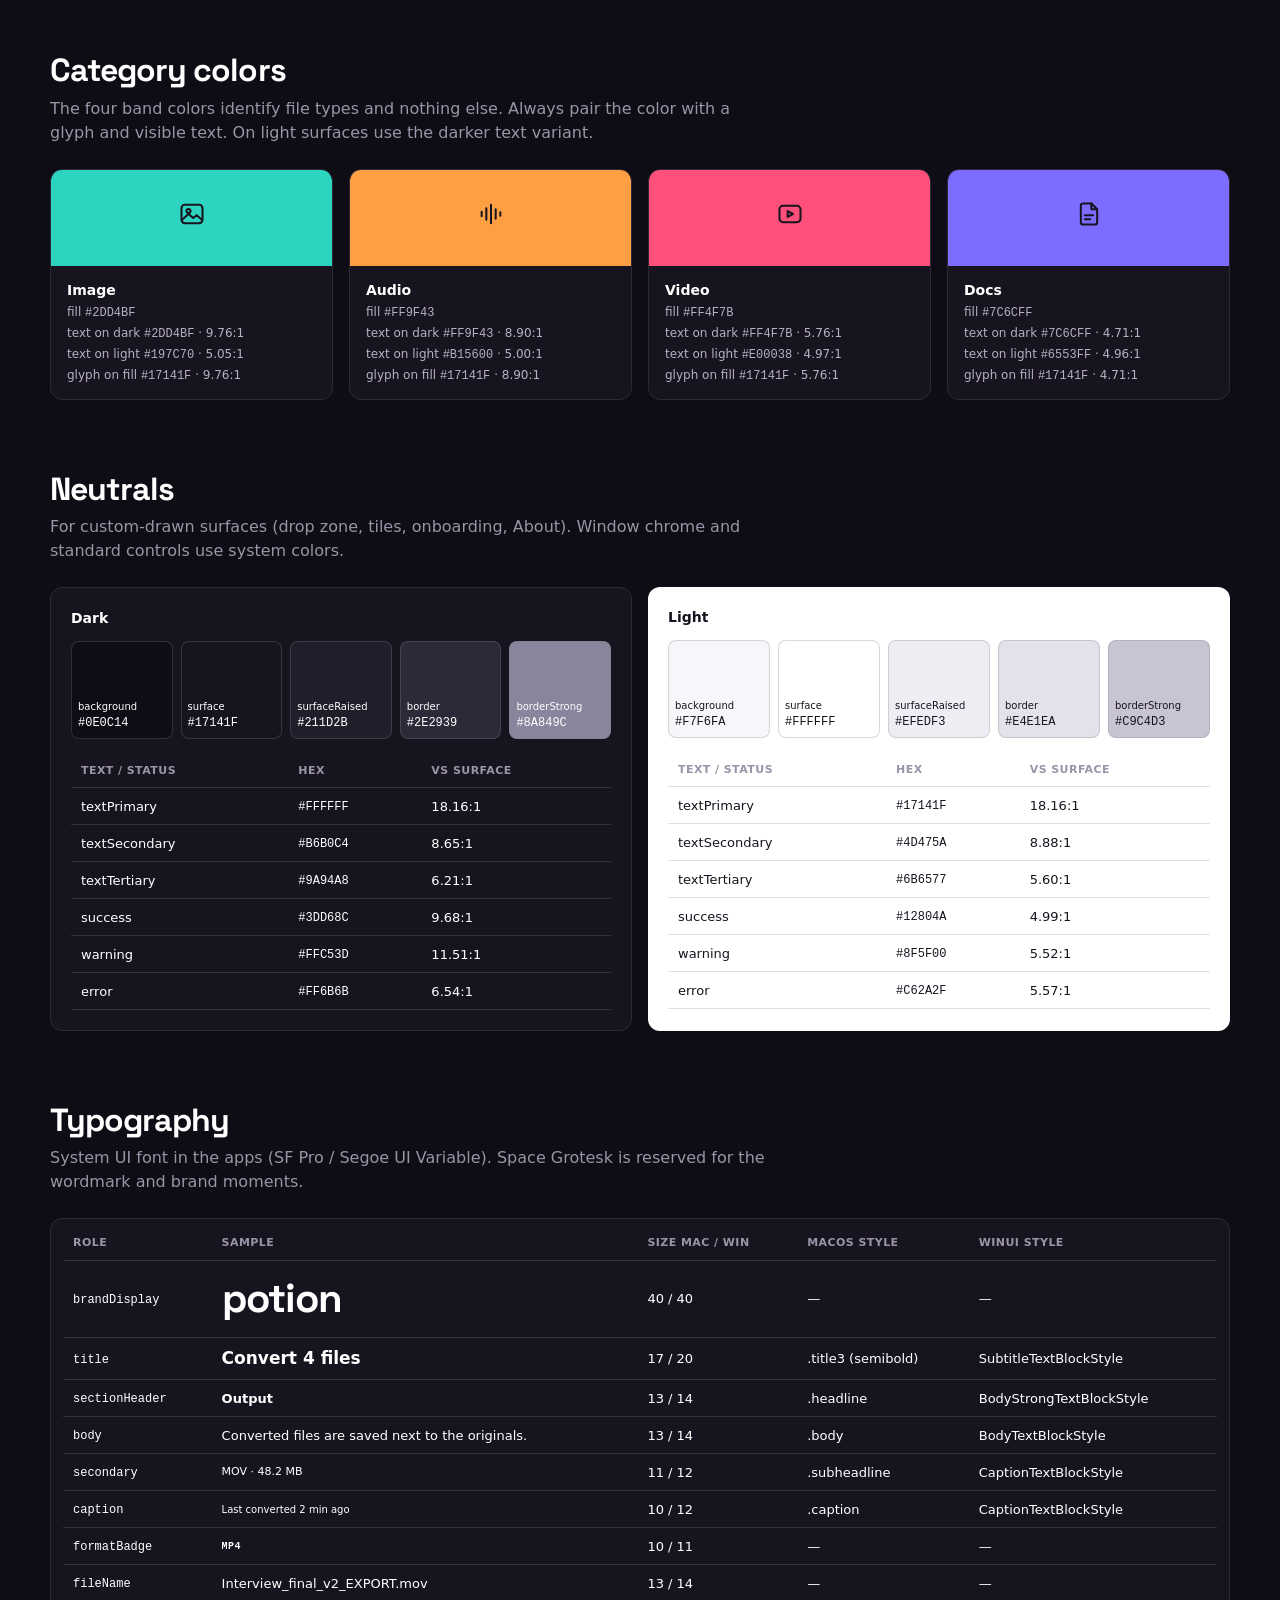
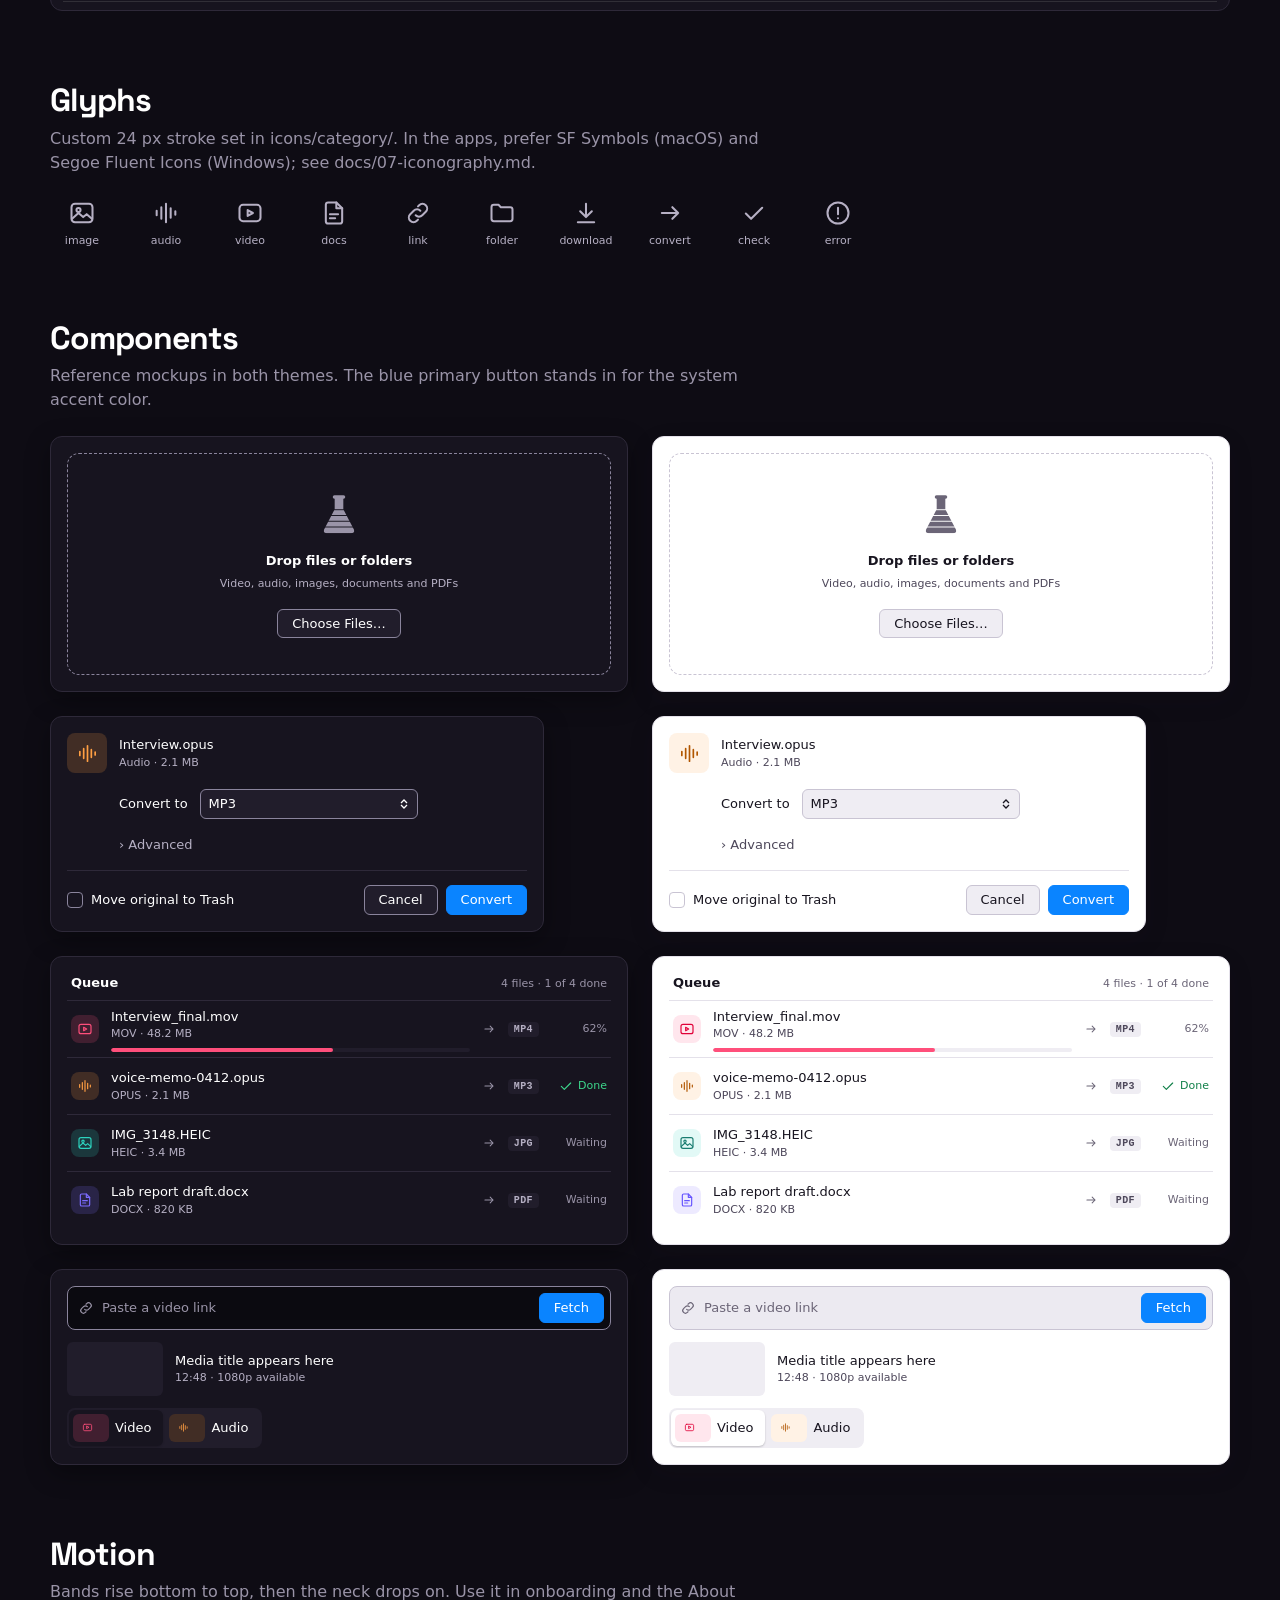
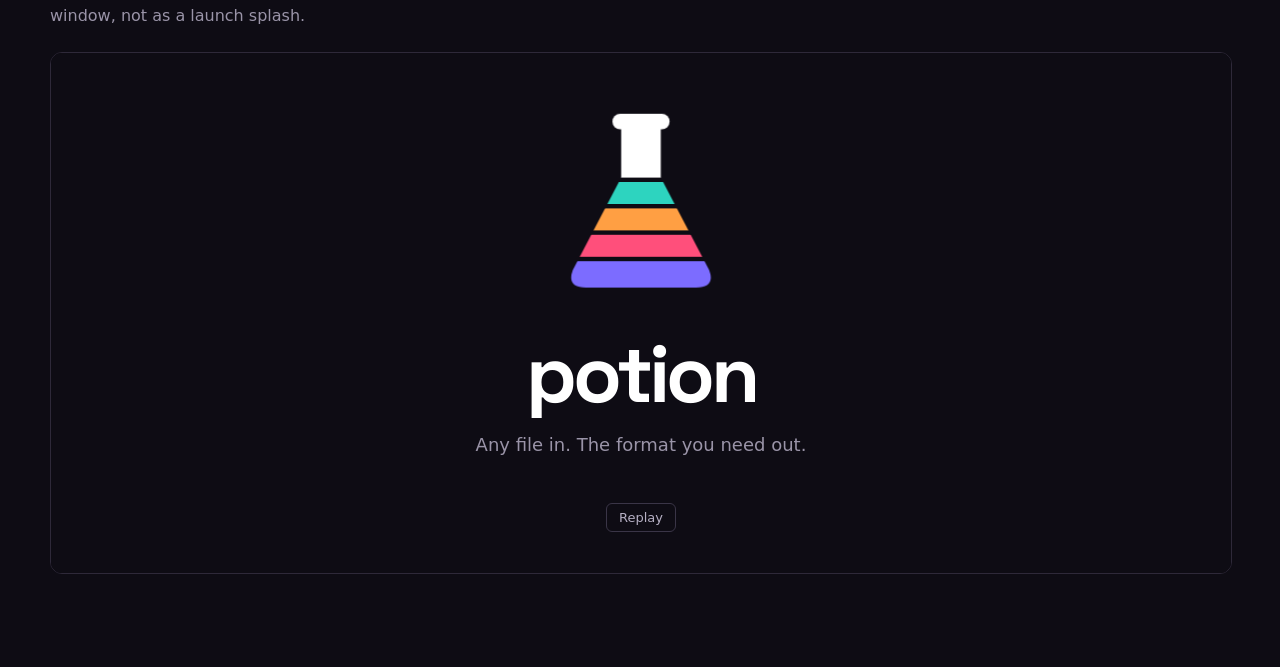
==== commit 0b5f3d2a: "feat(design-system): replace the Potion mark with an Erlenmeyer flask The round-bottom mark could re" ====
--- a/design-system/preview/index.html
+++ b/design-system/preview/index.html
@@ -3,7 +3,7 @@
 <head>
 <meta charset="utf-8">
 <meta name="viewport" content="width=device-width,initial-scale=1">
-<title>Potion Design System 1.0.0</title>
+<title>Potion Design System 1.1.0</title>
 <link rel="stylesheet" href="../tokens/tokens.css">
 <style>
 body{margin:0;background:#0E0C14;color:#fff;font-family:var(--potion-font-ui);line-height:1.5}
@@ -77,10 +77,10 @@
 </head>
 <body>
 <div class="wrap">
-<header><img src="../logos/svg/potion-lockup-on-dark.svg" alt="Potion"><p>Design system 1.0.0 · 2026-11-21 · macOS + Windows</p></header>
+<header><img src="../logos/svg/potion-lockup-on-dark.svg" alt="Potion"><p>Design system 1.1.0 · 2026-11-22 · macOS + Windows</p></header>
 
 <h2>Logo</h2>
-<p>A circle cut into four bands (image, audio, video, docs) under a plain neck. Use the small variant at 32 px and below, mono where the OS tints icons.</p>
+<p>An Erlenmeyer flask filled with four bands (image, audio, video, docs) under a plain neck and rim. Use the small variant at 32 px and below, mono where the OS tints icons.</p>
 <div class="grid">
 <div class="card-l d"><img src="../logos/svg/potion-mark.svg" alt="">potion-mark.svg</div>
 <div class="card-l l"><img src="../logos/svg/potion-mark-on-light.svg" alt="">potion-mark-on-light.svg</div>
@@ -159,10 +159,10 @@
 <p>Reference mockups in both themes. The blue primary button stands in for the system accent color.</p>
 <div class="comps">
 <div class="win dz" data-theme="dark"><div class="dzin">
-  <span class="dzmark"><svg viewBox="0 0 100 100" aria-hidden="true"><defs><clipPath id="dzm"><circle cx="50" cy="60" r="28"/></clipPath></defs><rect x="43" y="12" width="14" height="18" rx="3" fill="currentColor"/><g clip-path="url(#dzm)"><rect x="20" y="32" width="60" height="12.5" fill="currentColor"/><rect x="20" y="46.5" width="60" height="12.5" fill="currentColor"/><rect x="20" y="61" width="60" height="12.5" fill="currentColor"/><rect x="20" y="75.5" width="60" height="12.5" fill="currentColor"/></g></svg></span>
+  <span class="dzmark"><svg viewBox="0 0 100 100" aria-hidden="true"><defs><clipPath id="dzm"><path d="M41 14 H59 V38 L81 80 Q84 88 75 88 H25 Q16 88 19 80 L41 38 Z"/></clipPath></defs><g clip-path="url(#dzm)"><rect x="10" y="0" width="80" height="38" fill="currentColor"/><rect x="10" y="40" width="80" height="10" fill="currentColor"/><rect x="10" y="52" width="80" height="10" fill="currentColor"/><rect x="10" y="64" width="80" height="10" fill="currentColor"/><rect x="10" y="76" width="80" height="14" fill="currentColor"/></g><rect x="37" y="9" width="26" height="7" rx="3.5" fill="currentColor"/></svg></span>
   <strong>Drop files or folders</strong><span class="fmeta">Video, audio, images, documents and PDFs</span>
   <span class="btn">Choose Files…</span></div></div><div class="win dz" data-theme="light"><div class="dzin">
-  <span class="dzmark"><svg viewBox="0 0 100 100" aria-hidden="true"><defs><clipPath id="dzm"><circle cx="50" cy="60" r="28"/></clipPath></defs><rect x="43" y="12" width="14" height="18" rx="3" fill="currentColor"/><g clip-path="url(#dzm)"><rect x="20" y="32" width="60" height="12.5" fill="currentColor"/><rect x="20" y="46.5" width="60" height="12.5" fill="currentColor"/><rect x="20" y="61" width="60" height="12.5" fill="currentColor"/><rect x="20" y="75.5" width="60" height="12.5" fill="currentColor"/></g></svg></span>
+  <span class="dzmark"><svg viewBox="0 0 100 100" aria-hidden="true"><defs><clipPath id="dzm"><path d="M41 14 H59 V38 L81 80 Q84 88 75 88 H25 Q16 88 19 80 L41 38 Z"/></clipPath></defs><g clip-path="url(#dzm)"><rect x="10" y="0" width="80" height="38" fill="currentColor"/><rect x="10" y="40" width="80" height="10" fill="currentColor"/><rect x="10" y="52" width="80" height="10" fill="currentColor"/><rect x="10" y="64" width="80" height="10" fill="currentColor"/><rect x="10" y="76" width="80" height="14" fill="currentColor"/></g><rect x="37" y="9" width="26" height="7" rx="3.5" fill="currentColor"/></svg></span>
   <strong>Drop files or folders</strong><span class="fmeta">Video, audio, images, documents and PDFs</span>
   <span class="btn">Choose Files…</span></div></div>
 <div class="win sheet" data-theme="dark">
